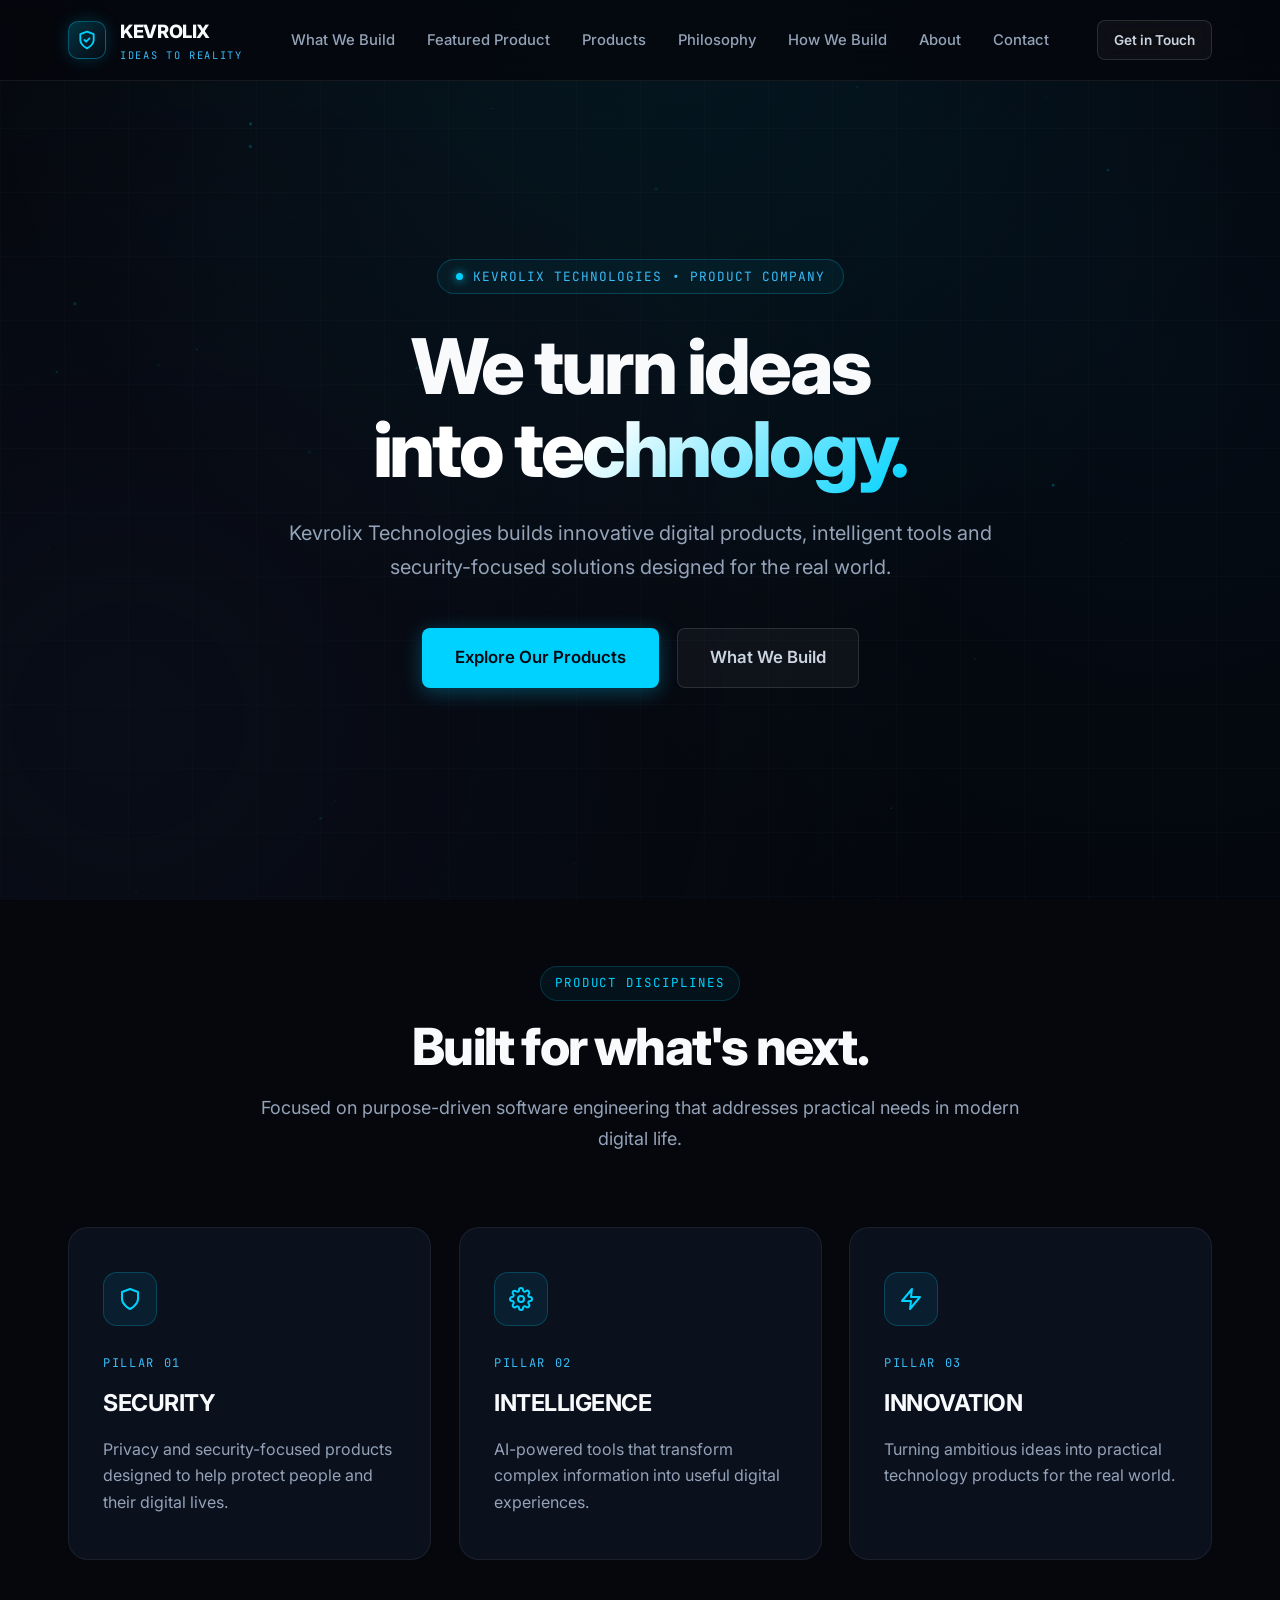
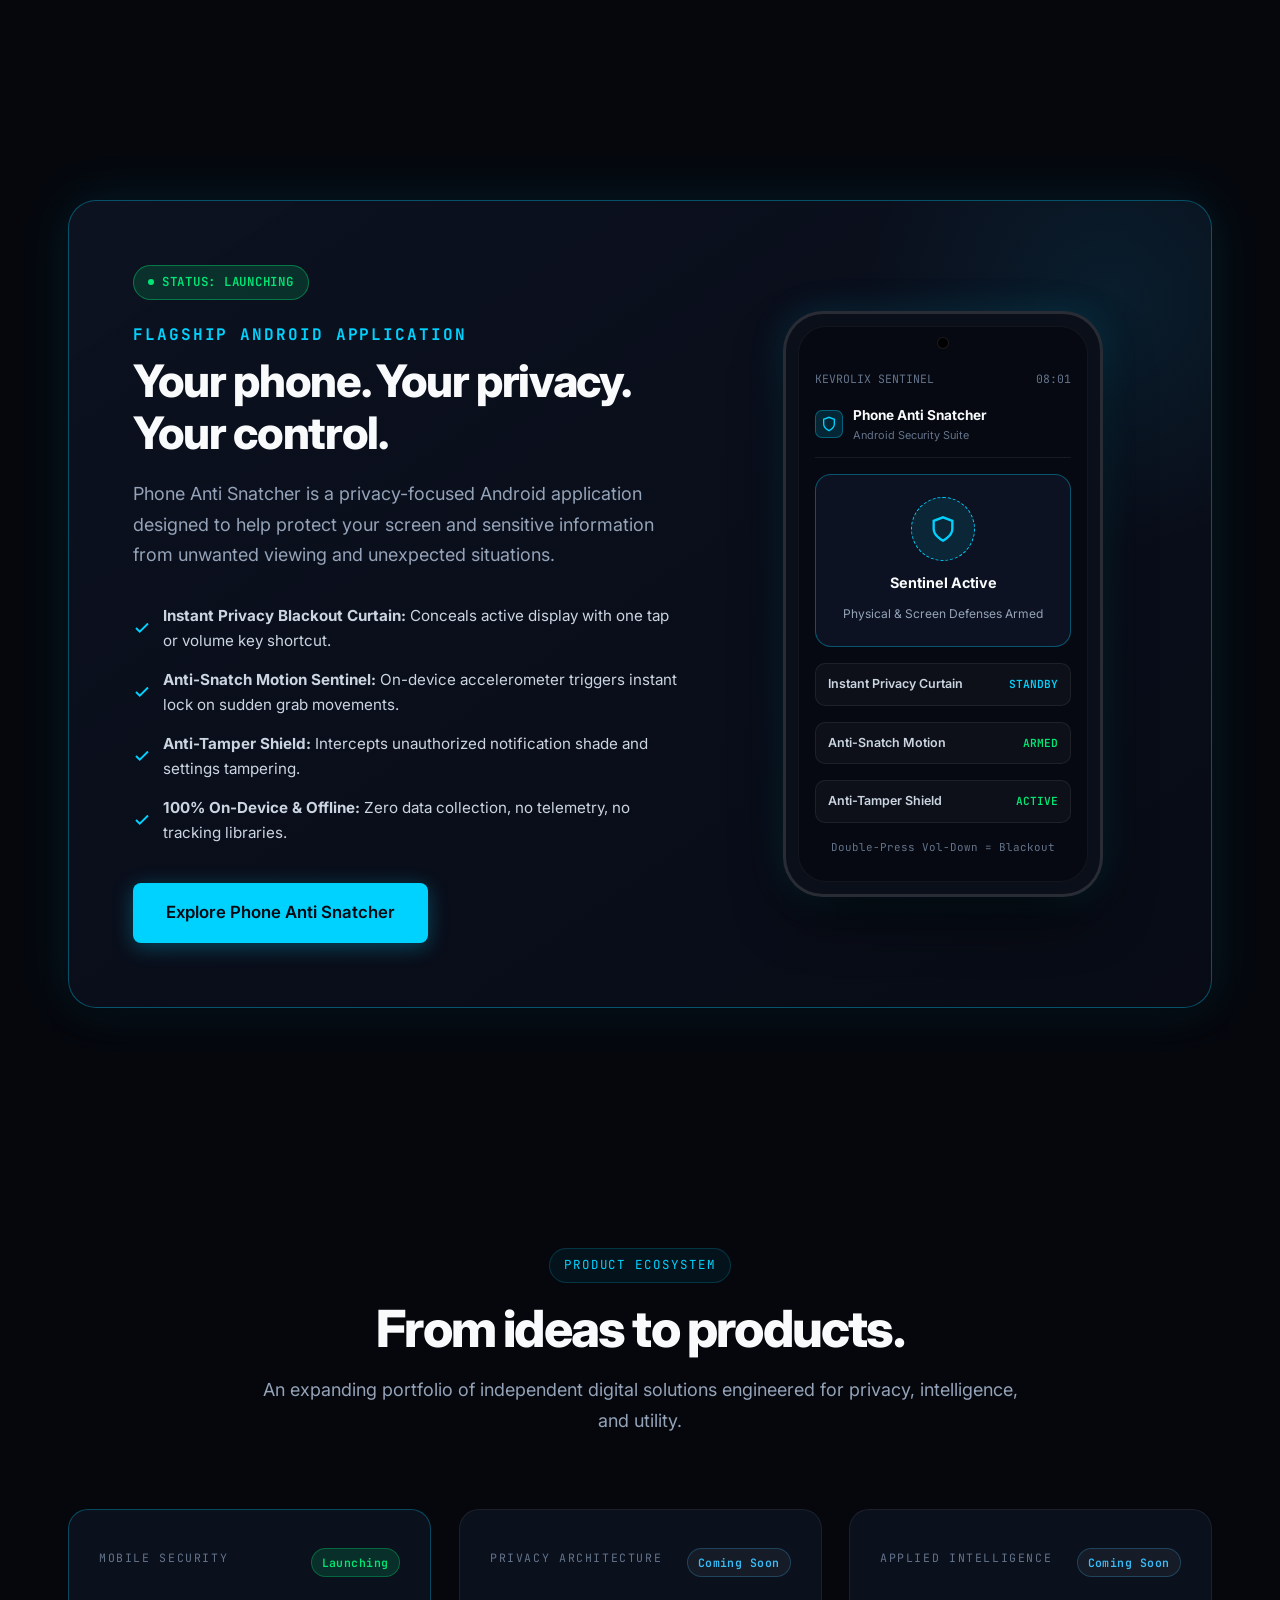
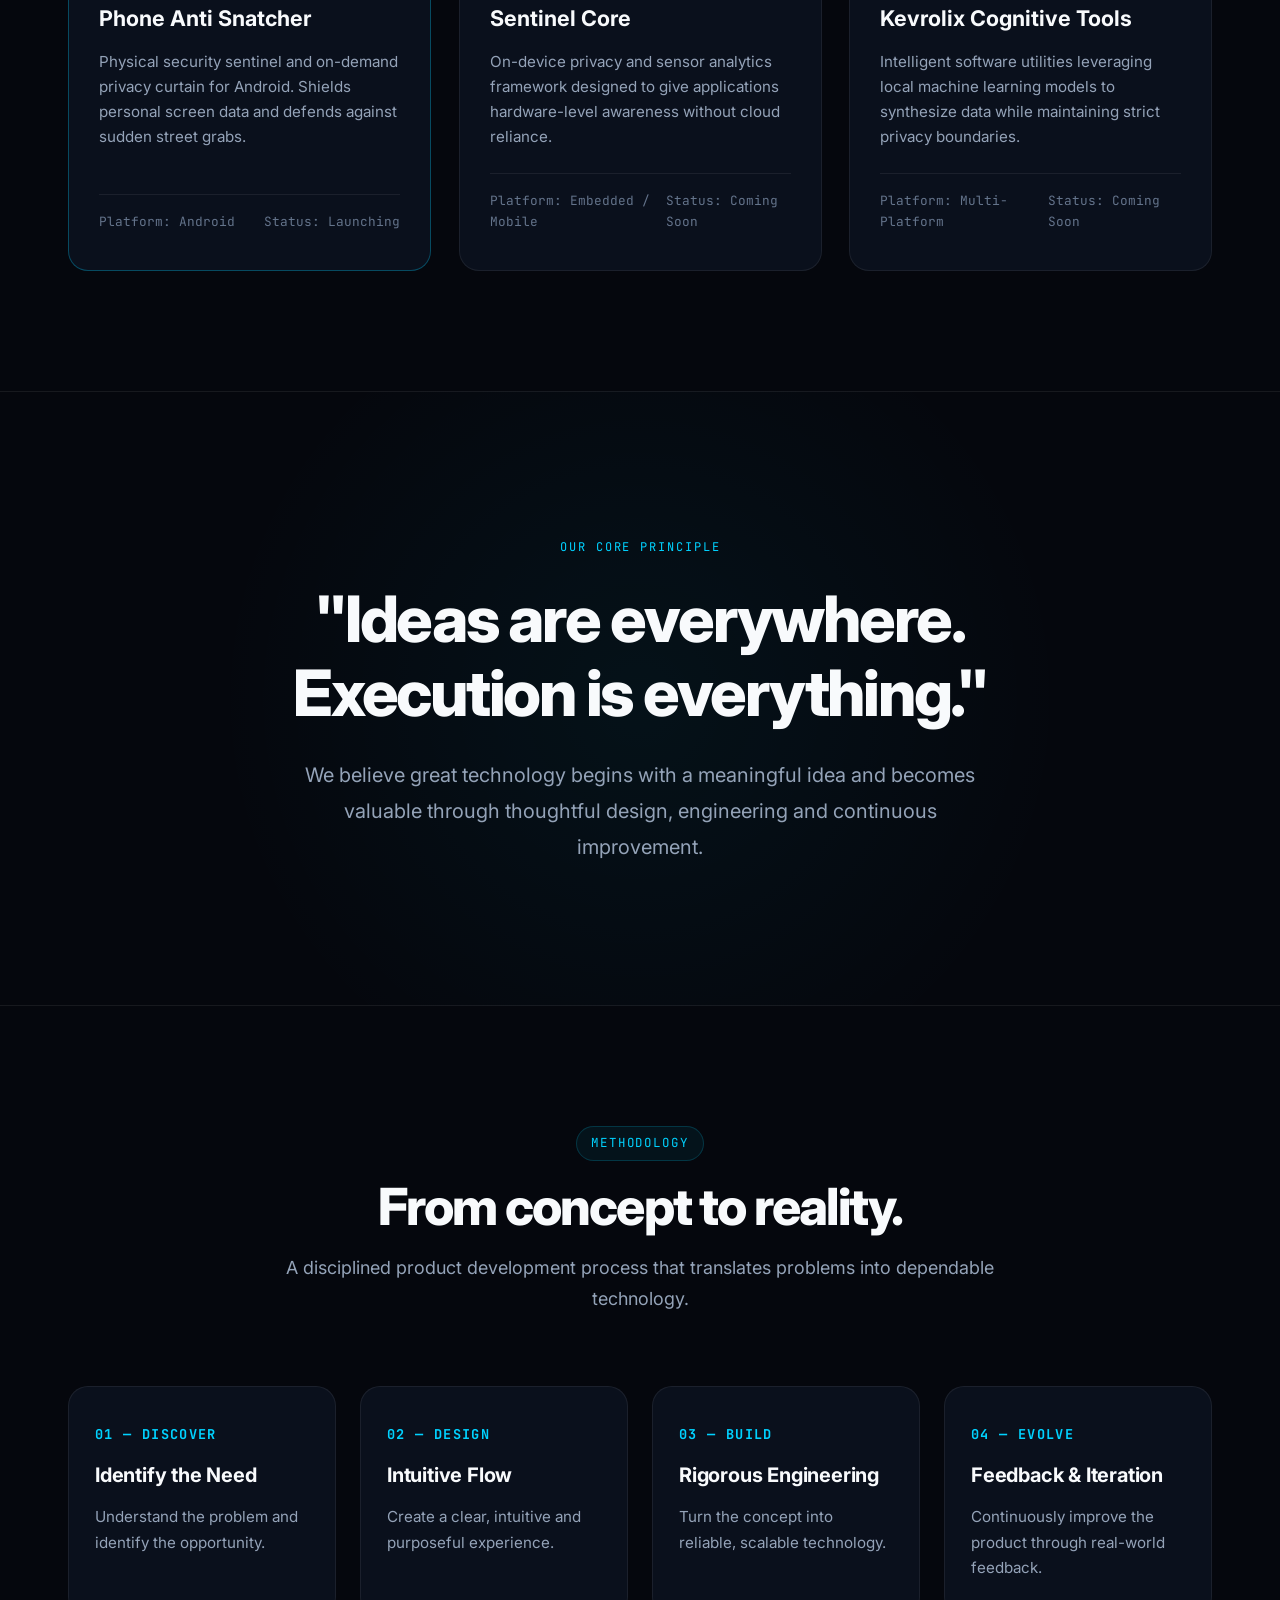
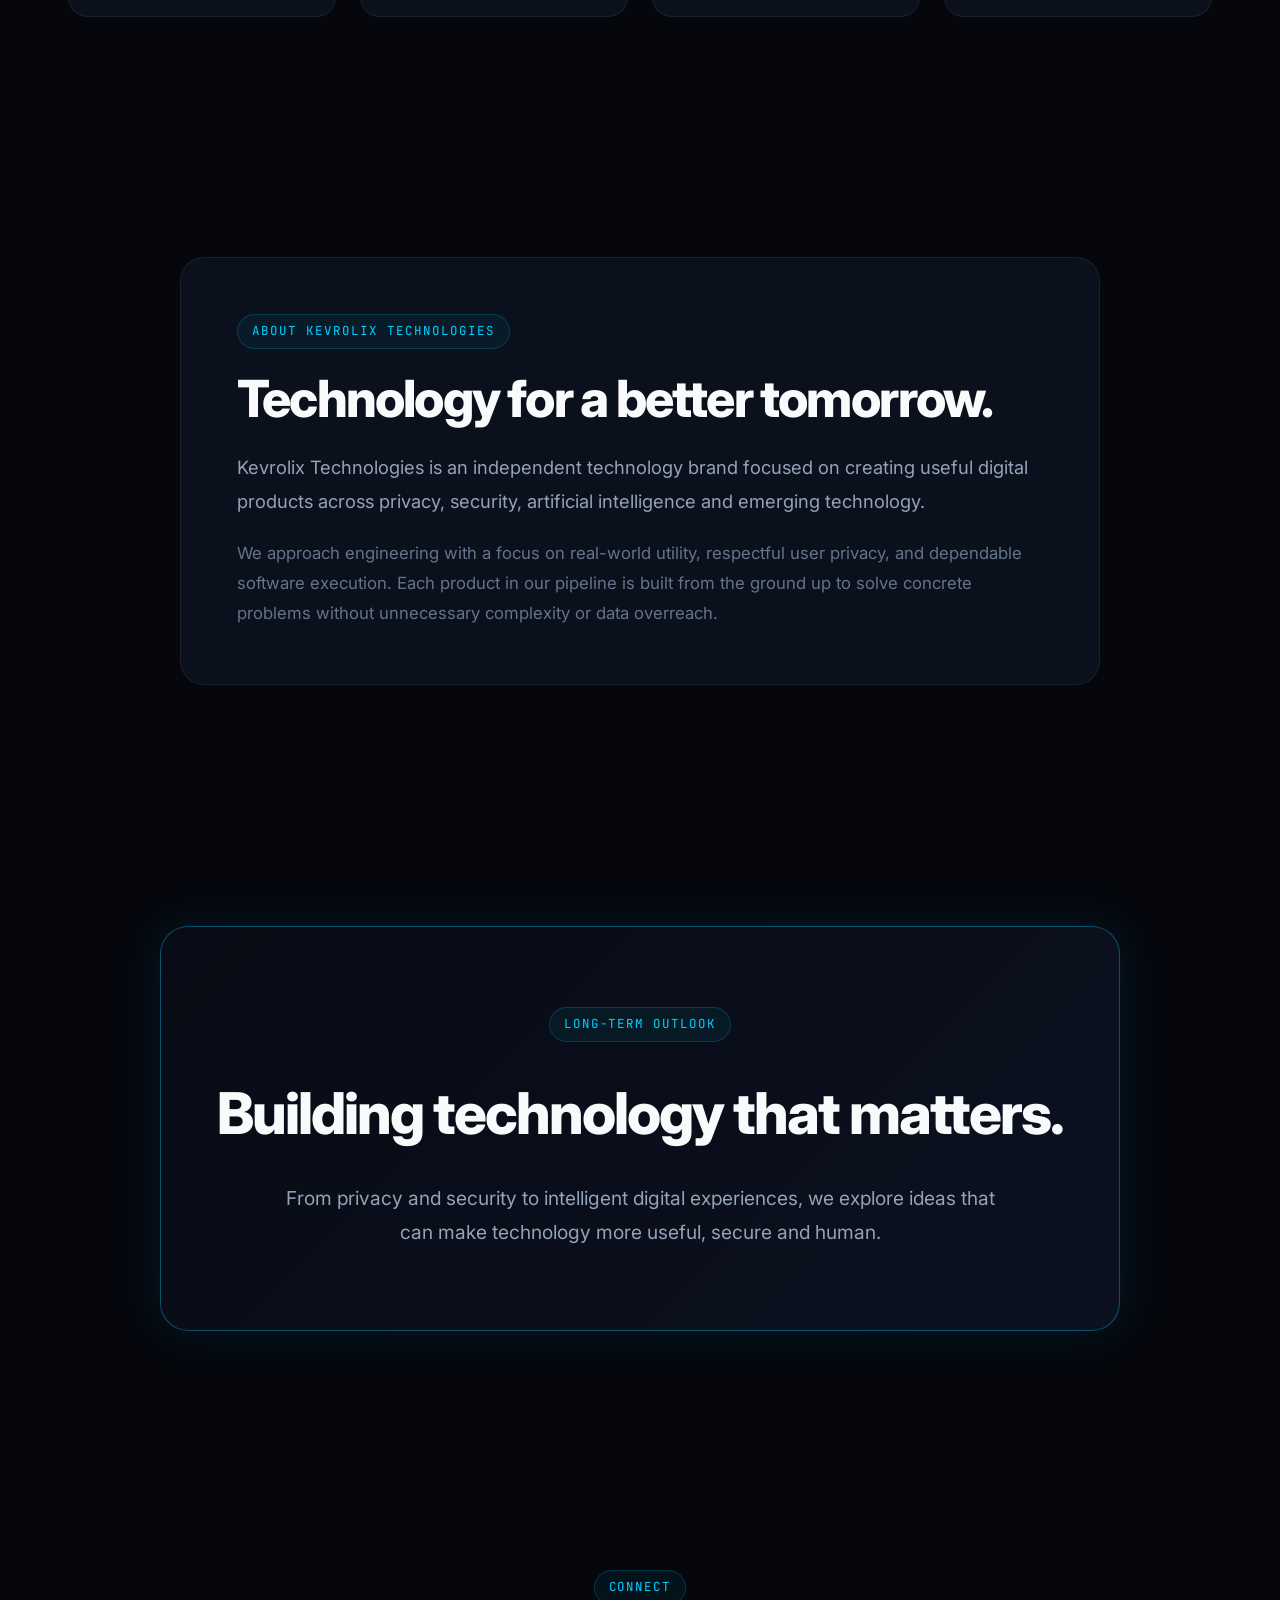
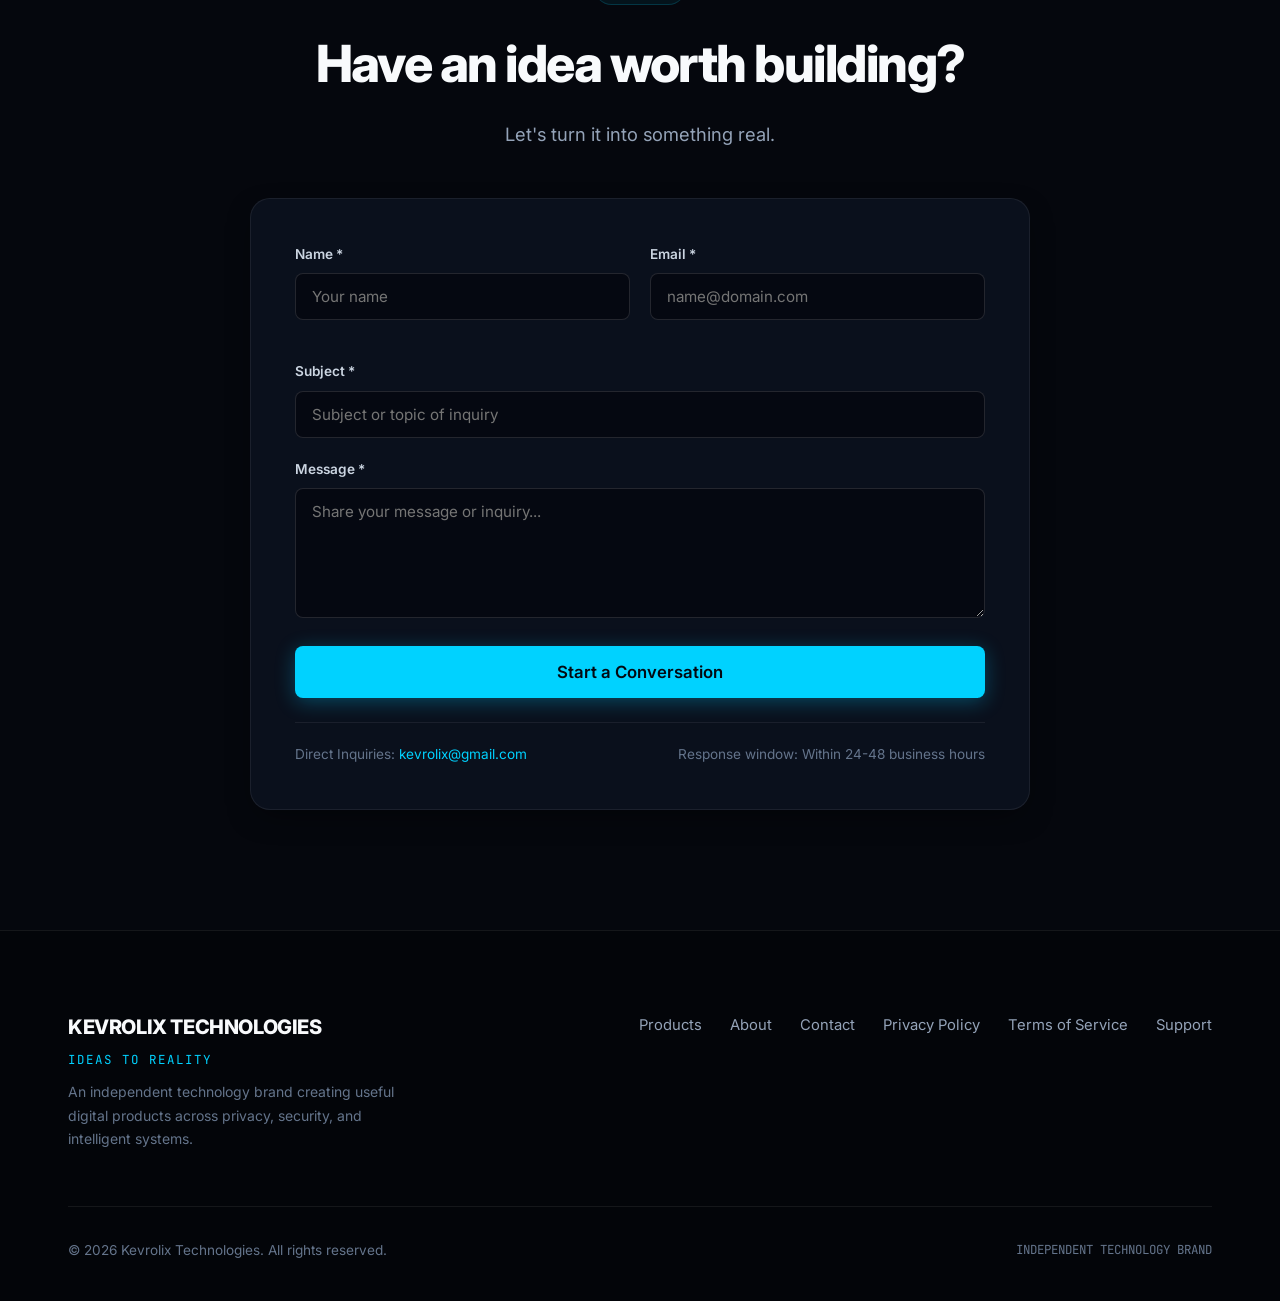
==== index.html @ 003dce40 "Add Kevrolix Technologies corporate website, privacy policy and vercel configuration" ====
<!DOCTYPE html>
<html lang="en">
<head>
  <meta charset="UTF-8">
  <meta http-equiv="refresh" content="0; url=website/index.html">
  <title>Kevrolix Technologies</title>
  <script>
    window.location.href = "website/index.html";
  </script>
</head>
<body style="background: #07080d; color: #f8fafc; font-family: sans-serif; display: flex; align-items: center; justify-content: center; height: 100vh; margin: 0;">
  <p>Navigating to <a href="website/index.html" style="color: #00f0ff;">Kevrolix Technologies Official Website</a>...</p>
</body>
</html>
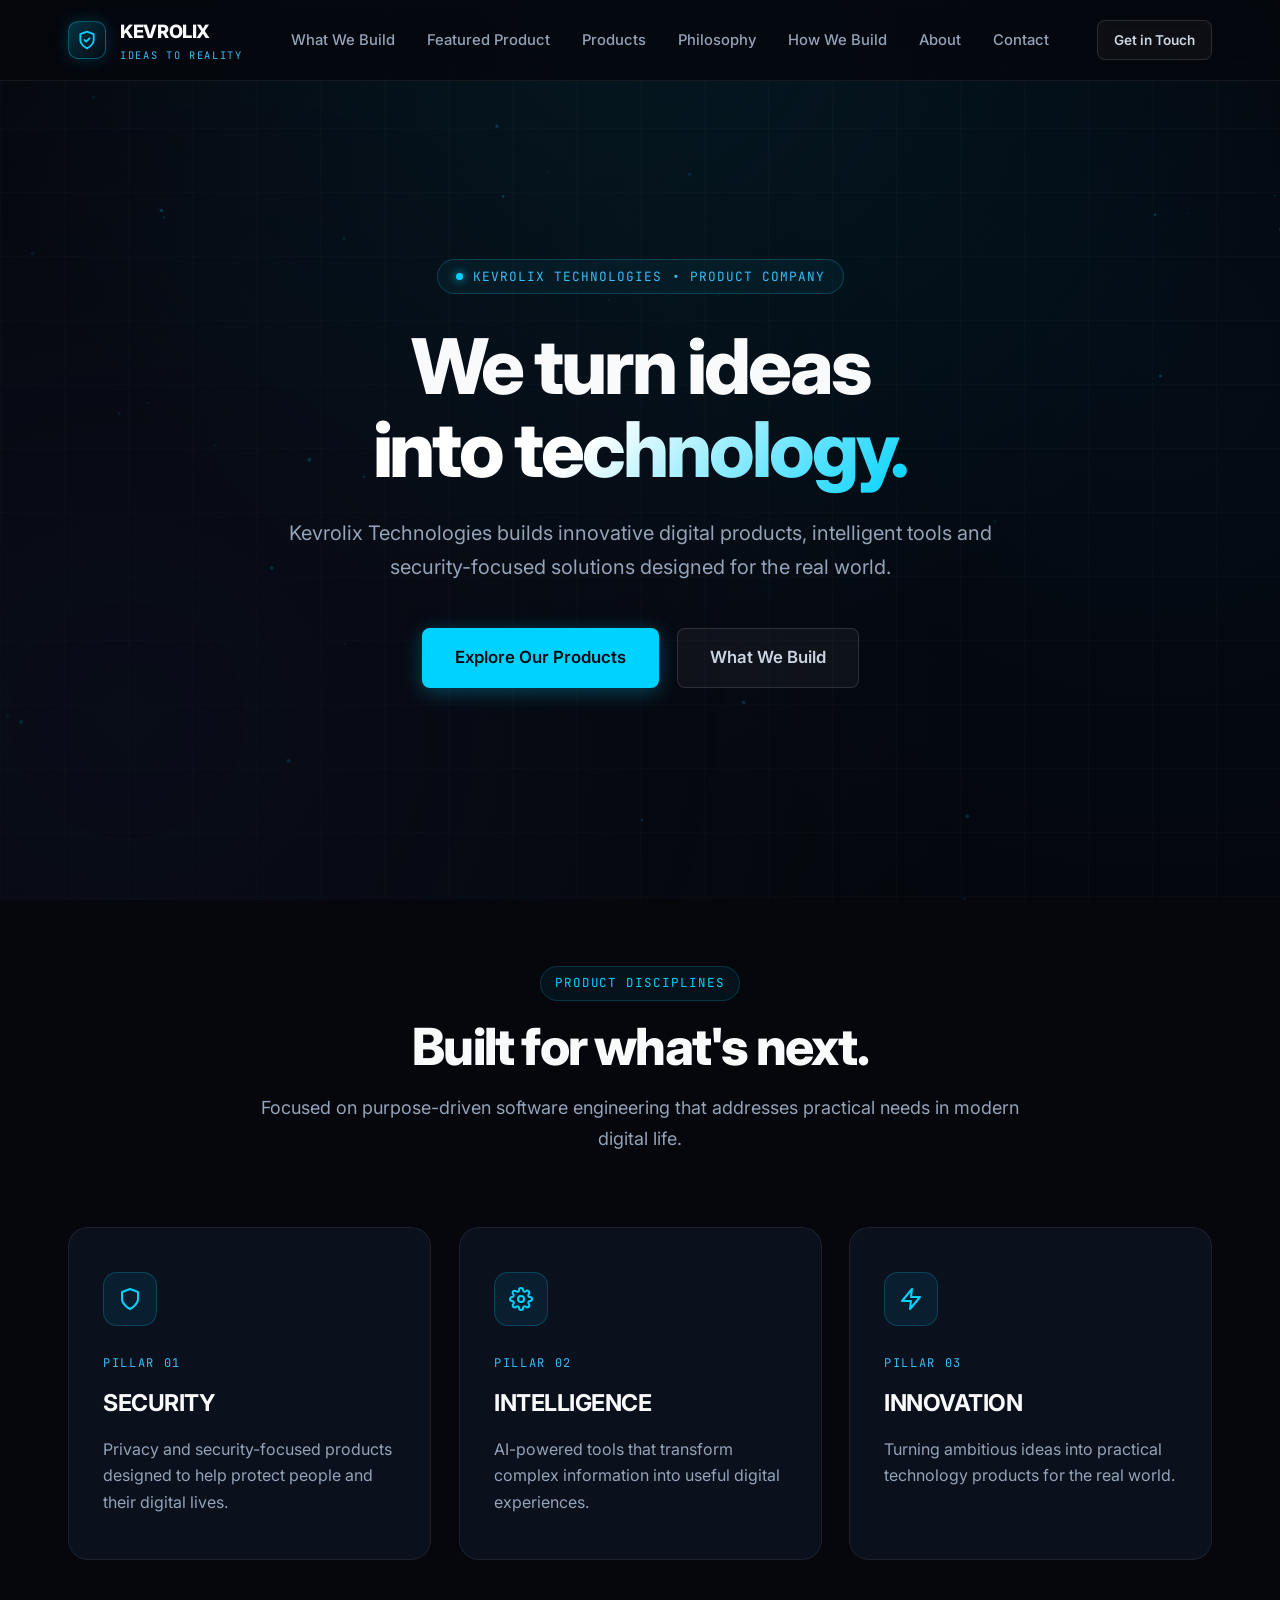
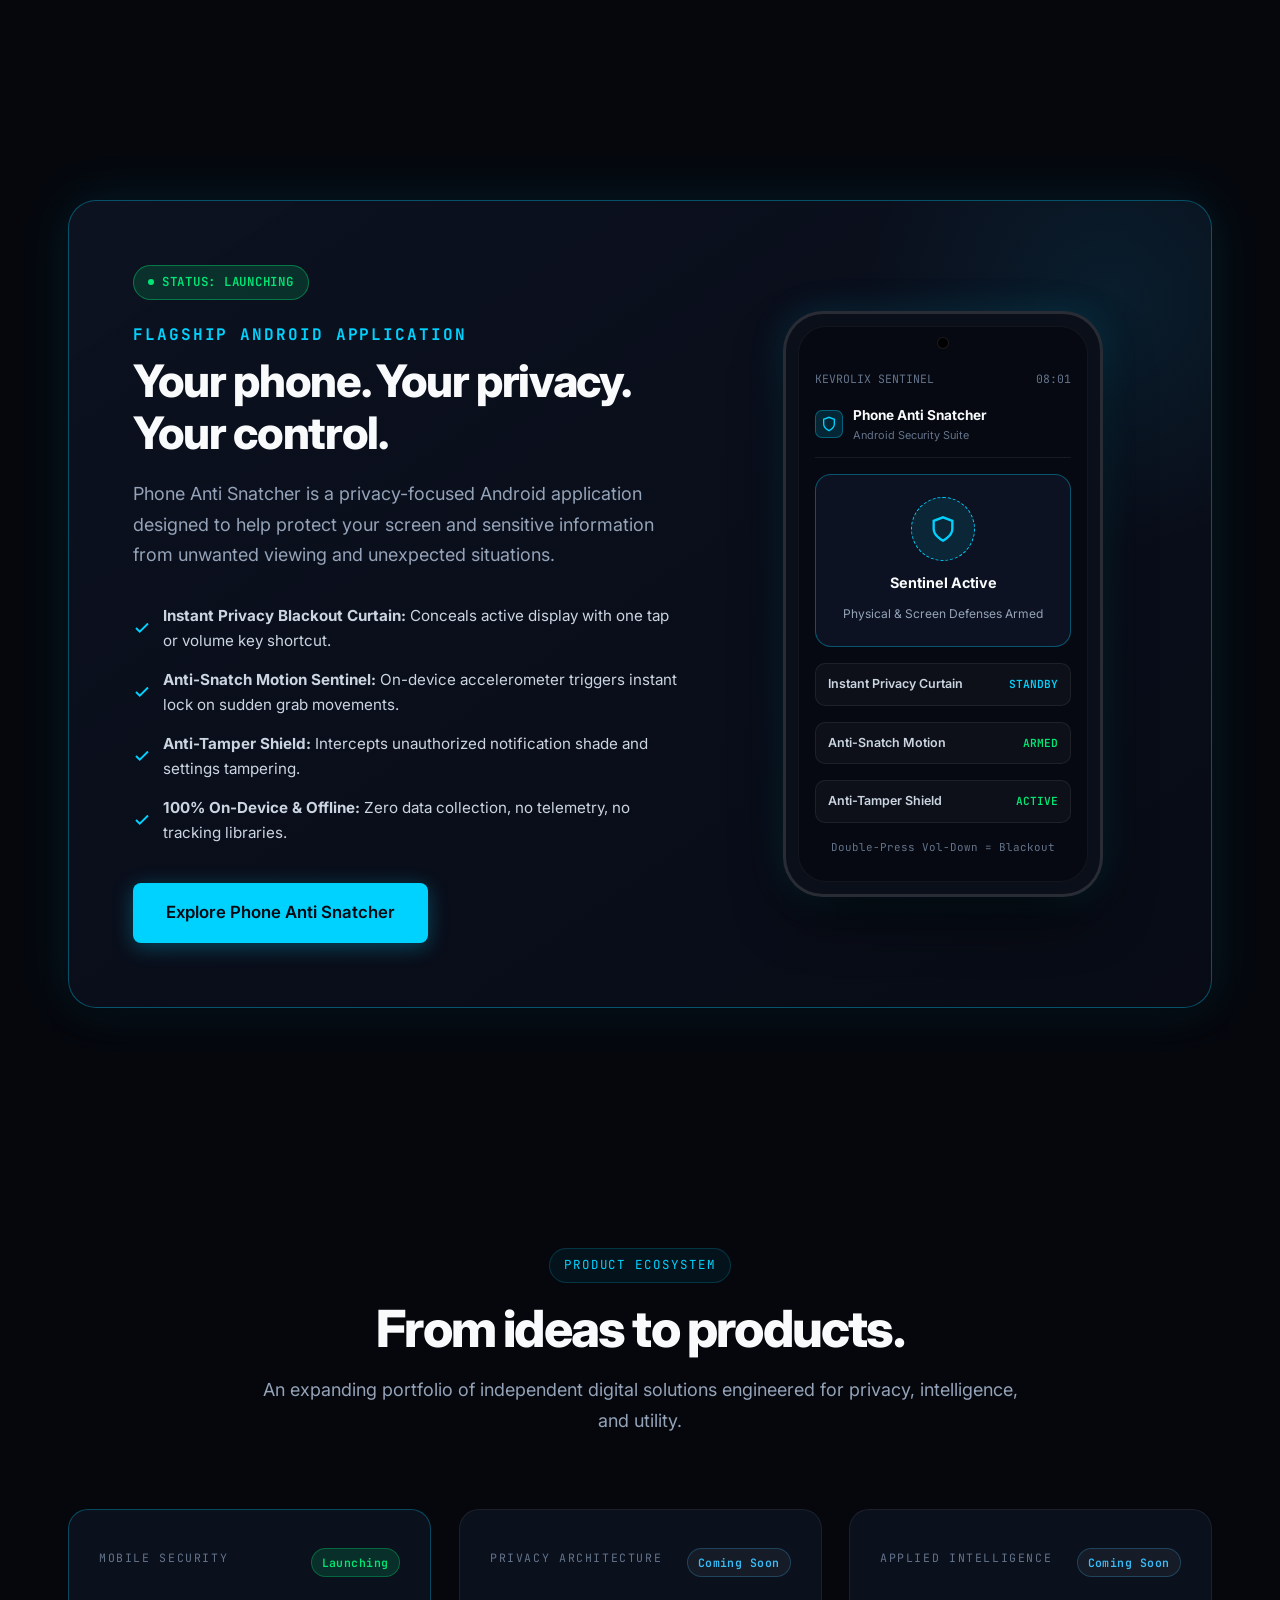
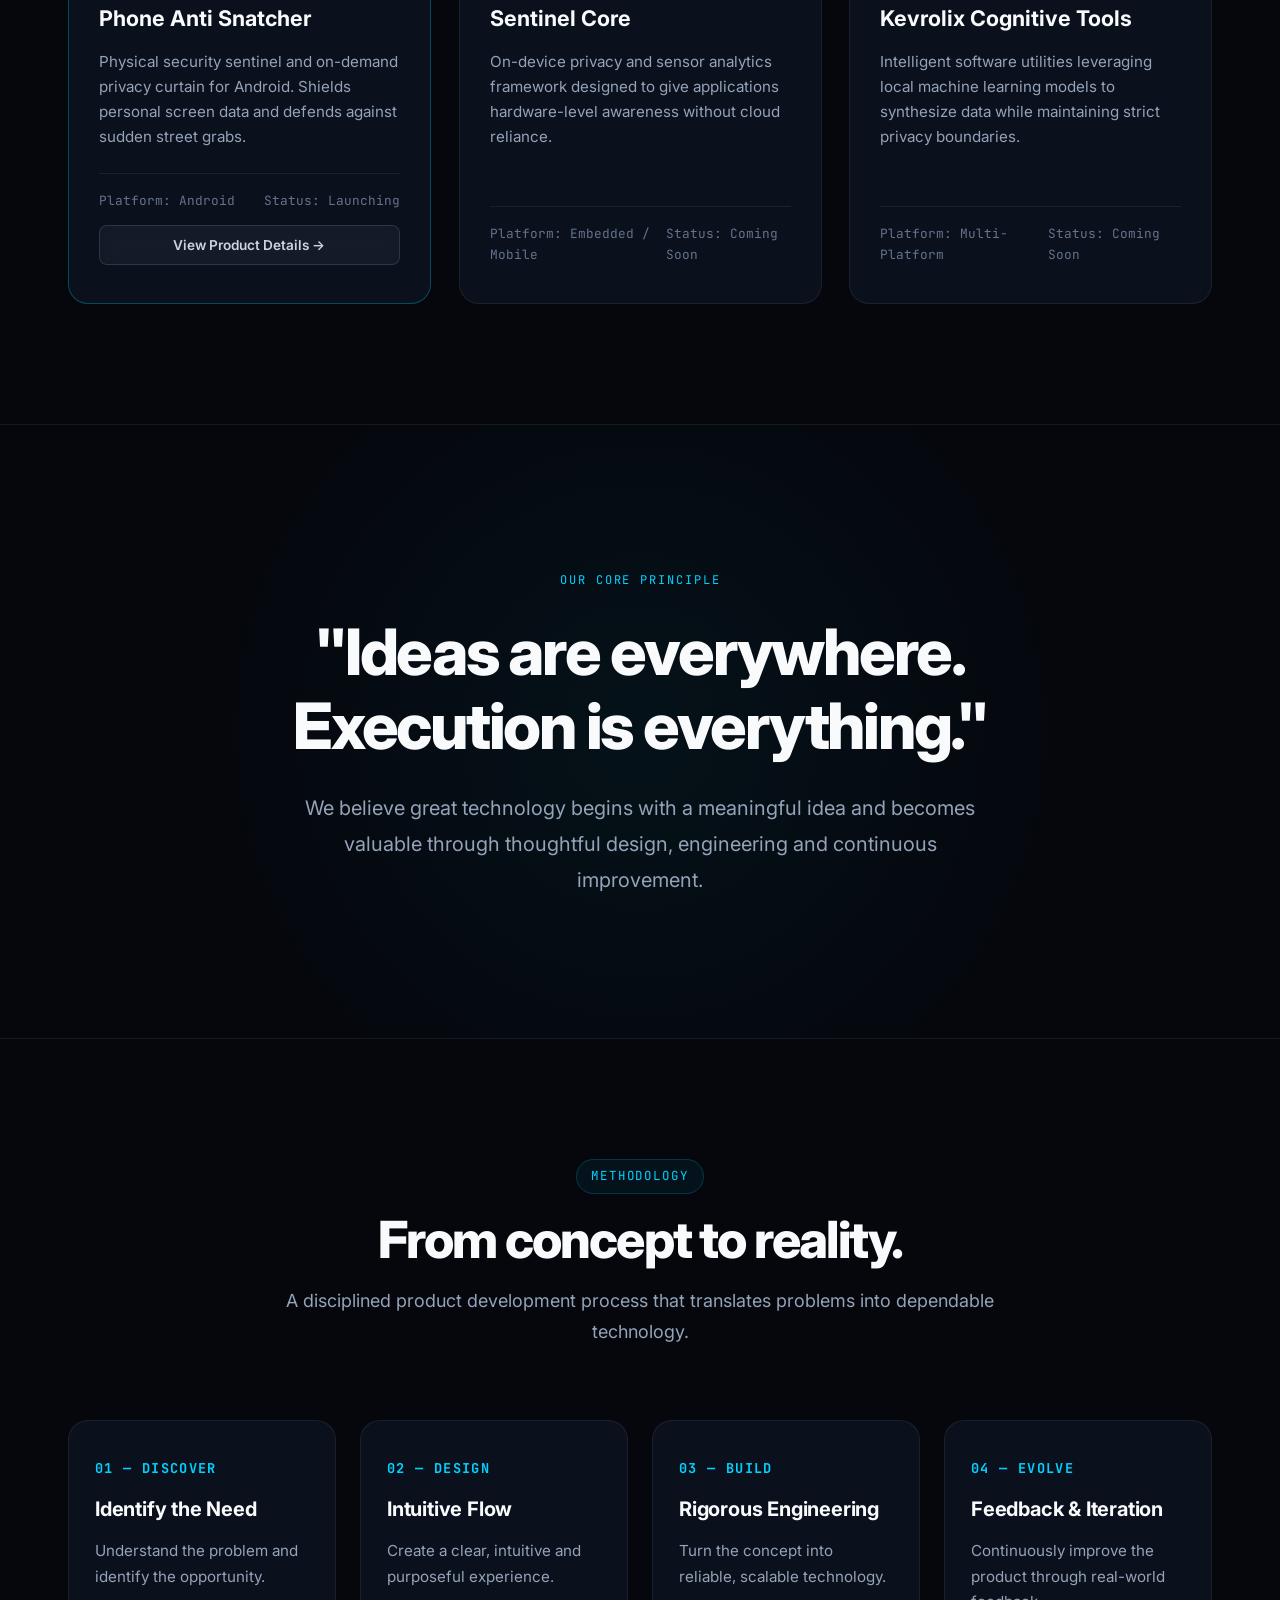
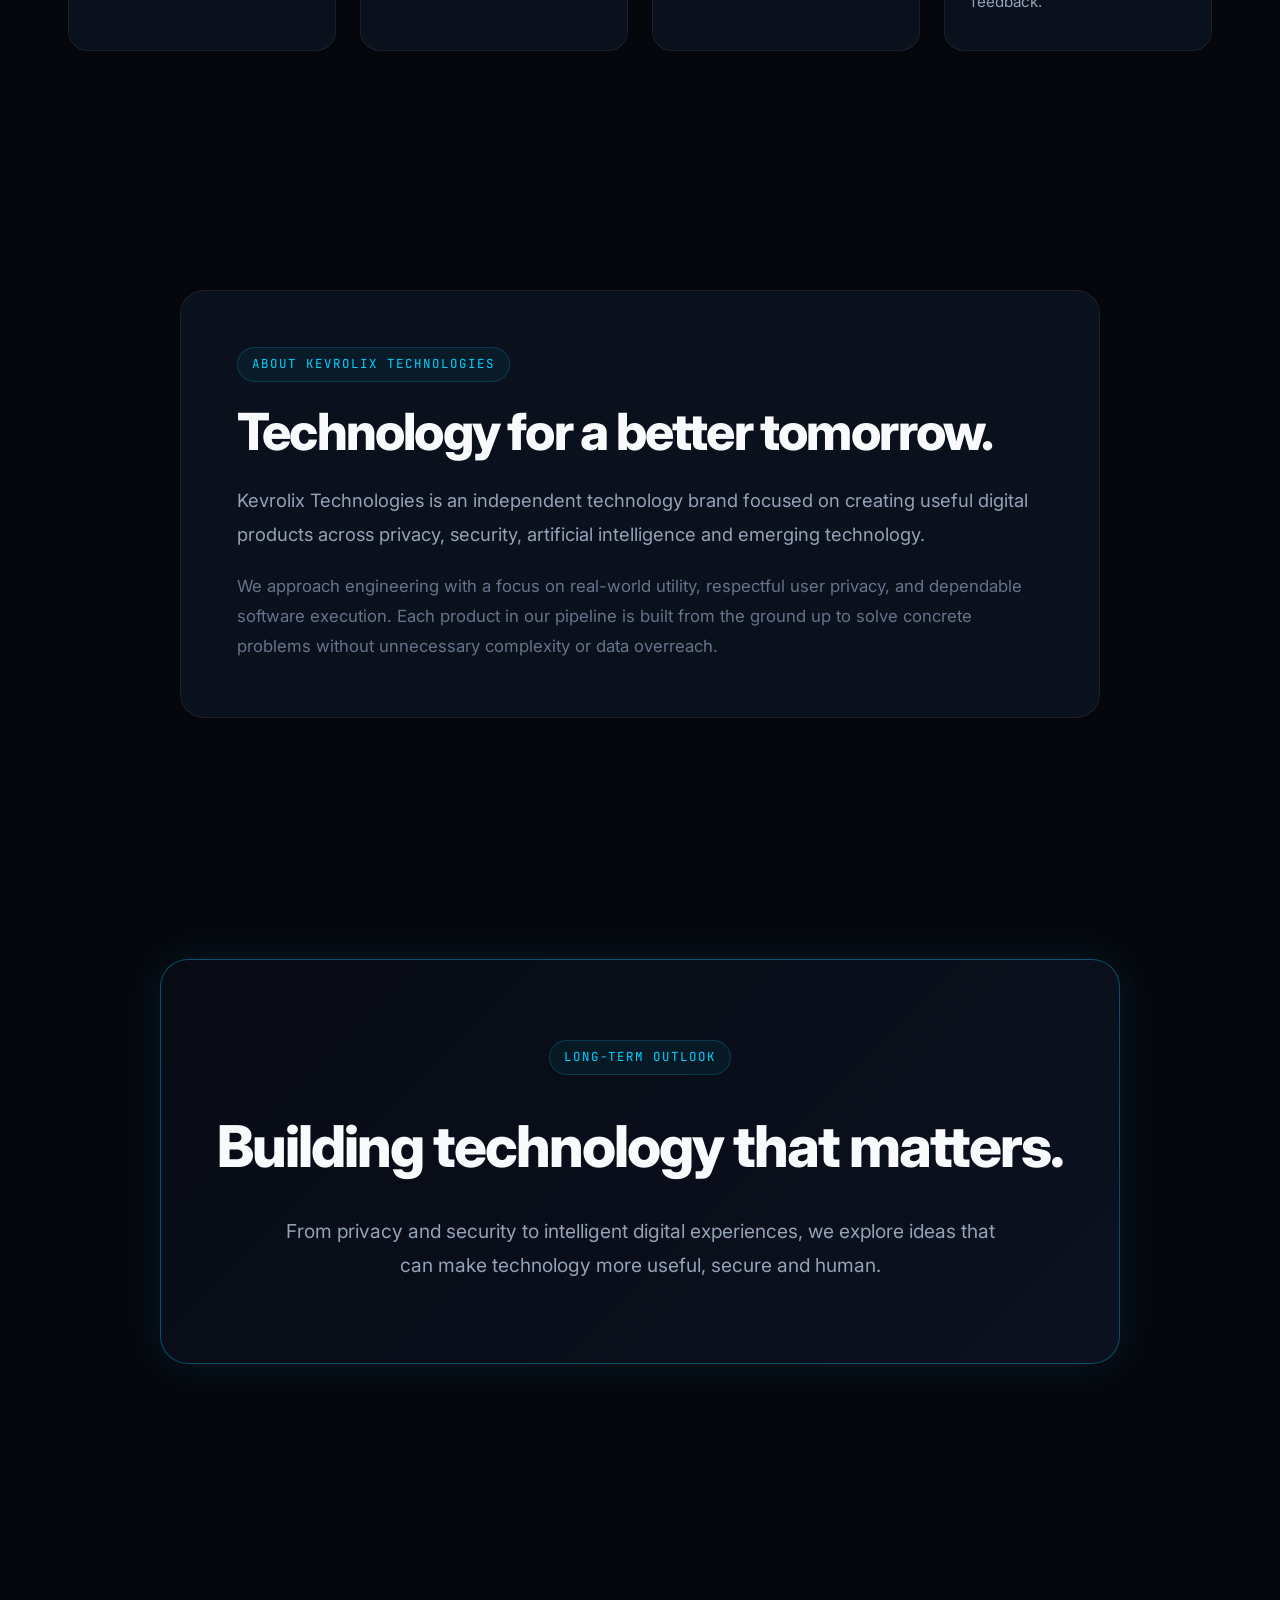
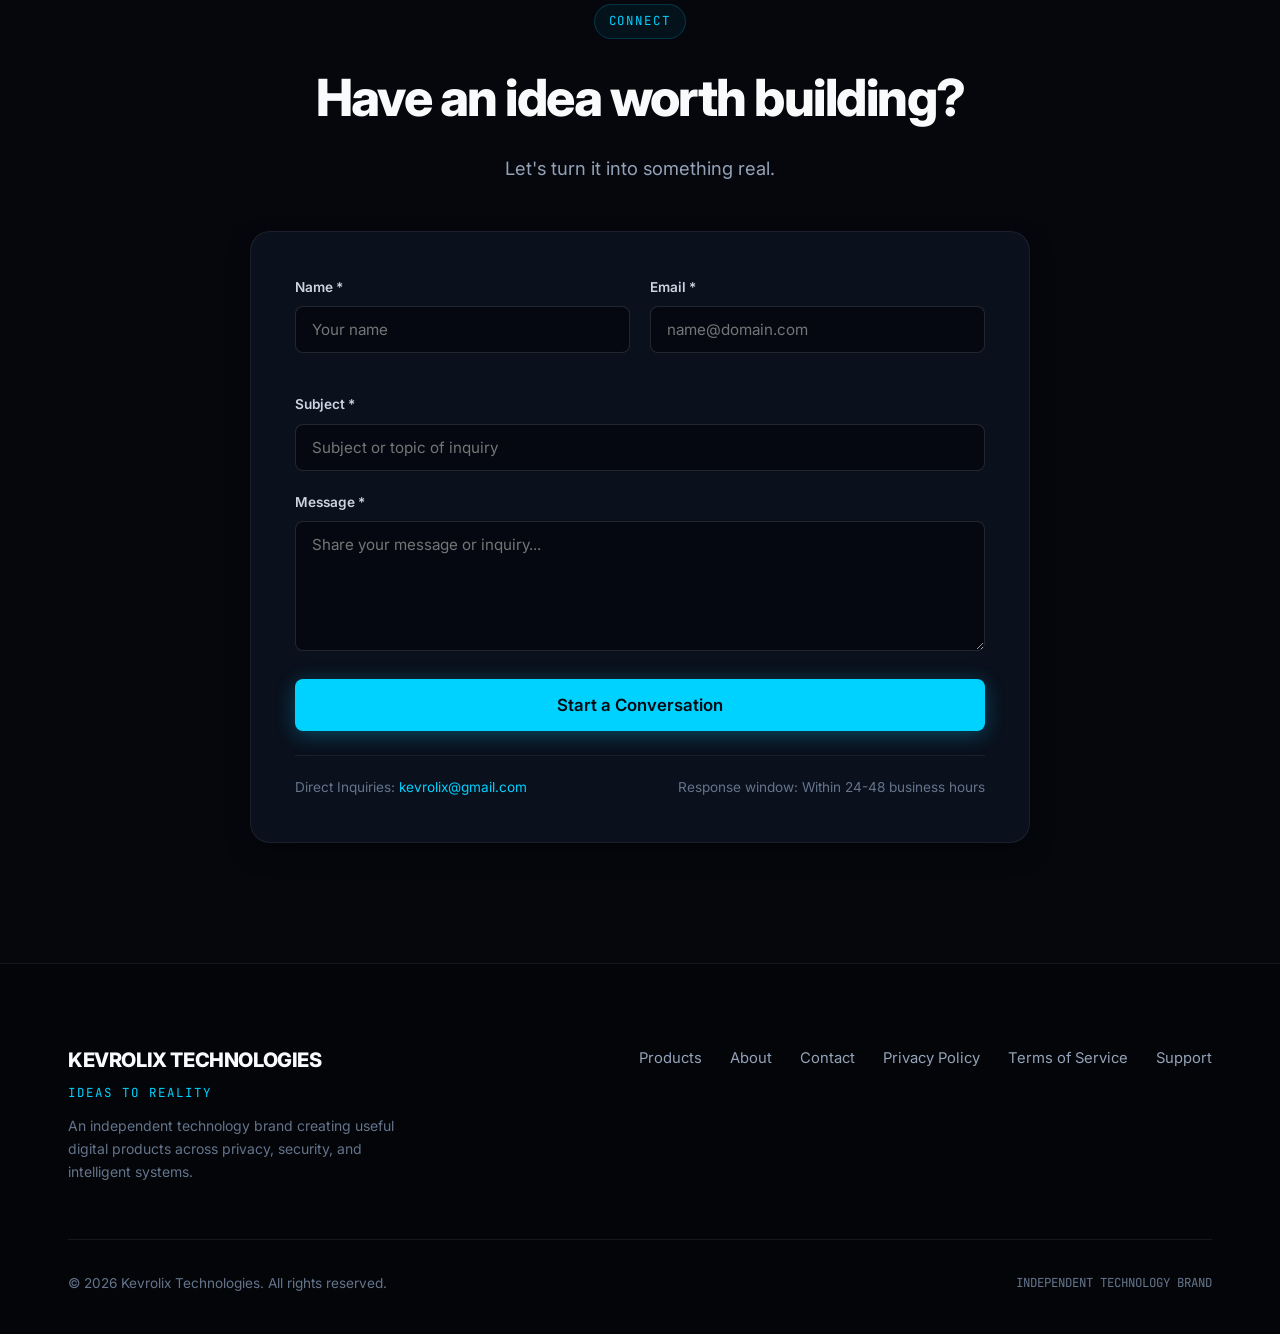
==== commit 961face6: "Deploy full website and clean routes directly to root for Vercel" ====
--- a/index.html
+++ b/index.html
@@ -2,13 +2,519 @@
 <html lang="en">
 <head>
   <meta charset="UTF-8">
-  <meta http-equiv="refresh" content="0; url=website/index.html">
-  <title>Kevrolix Technologies</title>
-  <script>
-    window.location.href = "website/index.html";
-  </script>
+  <meta name="viewport" content="width=device-width, initial-scale=1.0">
+  
+  <!-- Primary SEO Metadata -->
+  <title>Kevrolix Technologies — Ideas to Reality</title>
+  <meta name="description" content="Kevrolix Technologies is an independent technology brand focused on building practical digital products, privacy and security solutions, AI-powered tools, and innovative software products.">
+  <meta name="keywords" content="Kevrolix Technologies, Phone Anti Snatcher, privacy software, Android security, technology products, AI tools, independent software">
+  <meta name="author" content="Kevrolix Technologies">
+  <link rel="canonical" href="https://kevrolix.com/">
+
+  <!-- Open Graph / Facebook -->
+  <meta property="og:type" content="website">
+  <meta property="og:url" content="https://kevrolix.com/">
+  <meta property="og:title" content="Kevrolix Technologies — Ideas to Reality">
+  <meta property="og:description" content="Independent technology brand building practical digital products, privacy and security solutions, and intelligent software.">
+  <meta property="og:site_name" content="Kevrolix Technologies">
+
+  <!-- Twitter / X -->
+  <meta name="twitter:card" content="summary_large_image">
+  <meta name="twitter:title" content="Kevrolix Technologies — Ideas to Reality">
+  <meta name="twitter:description" content="Independent technology brand building practical digital products, privacy and security solutions, and intelligent software.">
+
+  <!-- Favicon (SVG) -->
+  <link rel="icon" type="image/svg+xml" href="data:image/svg+xml,<svg xmlns='http://www.w3.org/2000/svg' viewBox='0 0 24 24' fill='none' stroke='%2300d2ff' stroke-width='2' stroke-linecap='round' stroke-linejoin='round'><path d='M12 22s8-4 8-10V5l-8-3-8 3v7c0 6 8 10 8 10z'/><path d='m9 12 2 2 4-4'/></svg>">
+
+  <!-- Typography -->
+  <link rel="preconnect" href="https://fonts.googleapis.com">
+  <link rel="preconnect" href="https://fonts.gstatic.com" crossorigin>
+  <link href="https://fonts.googleapis.com/css2?family=Inter:wght@400;500;600;700;800&family=JetBrains+Mono:wght@400;500;600&display=swap" rel="stylesheet">
+
+  <link rel="stylesheet" href="style.css">
 </head>
-<body style="background: #07080d; color: #f8fafc; font-family: sans-serif; display: flex; align-items: center; justify-content: center; height: 100vh; margin: 0;">
-  <p>Navigating to <a href="website/index.html" style="color: #00f0ff;">Kevrolix Technologies Official Website</a>...</p>
+<body>
+  <!-- Ambient Background Canvas & Atmospheric Overlays -->
+  <canvas id="ambient-canvas"></canvas>
+  <div class="bg-grid-overlay"></div>
+  <div class="bg-vignette"></div>
+
+  <!-- Header & Navigation -->
+  <header class="site-header" id="header">
+    <div class="container nav-container">
+      <a href="#hero" class="brand-wrap" aria-label="Kevrolix Technologies Home">
+        <div class="brand-mark">
+          <svg width="20" height="20" viewBox="0 0 24 24" fill="none" stroke="currentColor" stroke-width="2.2" stroke-linecap="round" stroke-linejoin="round">
+            <path d="M12 22s8-4 8-10V5l-8-3-8 3v7c0 6 8 10 8 10z"/>
+            <path d="m9 12 2 2 4-4"/>
+          </svg>
+        </div>
+        <div class="brand-identity">
+          <span class="brand-name">KEVROLIX</span>
+          <span class="brand-tagline">Ideas to Reality</span>
+        </div>
+      </a>
+
+      <nav class="nav-menu" id="nav-menu">
+        <a href="#what-we-build" class="nav-link">What We Build</a>
+        <a href="#featured-product" class="nav-link">Featured Product</a>
+        <a href="#ecosystem" class="nav-link">Products</a>
+        <a href="#philosophy" class="nav-link">Philosophy</a>
+        <a href="#how-we-build" class="nav-link">How We Build</a>
+        <a href="#about" class="nav-link">About</a>
+        <a href="#contact" class="nav-link">Contact</a>
+      </nav>
+
+      <div class="nav-cta-group">
+        <a href="#contact" class="btn btn-secondary btn-sm">Get in Touch</a>
+        <button class="mobile-toggle" id="mobile-toggle" aria-label="Open Navigation Menu">
+          <svg width="24" height="24" viewBox="0 0 24 24" fill="none" stroke="currentColor" stroke-width="2" stroke-linecap="round" stroke-linejoin="round">
+            <line x1="3" y1="12" x2="21" y2="12"></line>
+            <line x1="3" y1="6" x2="21" y2="6"></line>
+            <line x1="3" y1="18" x2="21" y2="18"></line>
+          </svg>
+        </button>
+      </div>
+    </div>
+  </header>
+
+  <main>
+    <!-- 1. HERO SECTION -->
+    <section class="hero-section" id="hero">
+      <div class="container hero-inner">
+        <div class="hero-pill reveal-on-scroll">
+          <span class="hero-pill-dot"></span>
+          <span>KEVROLIX TECHNOLOGIES &bull; PRODUCT COMPANY</span>
+        </div>
+
+        <h1 class="hero-headline reveal-on-scroll">
+          We turn ideas <br>
+          <span class="hero-headline-highlight">into technology.</span>
+        </h1>
+
+        <p class="hero-supporting-text reveal-on-scroll">
+          Kevrolix Technologies builds innovative digital products, intelligent tools and security-focused solutions designed for the real world.
+        </p>
+
+        <div class="hero-btn-row reveal-on-scroll">
+          <a href="#featured-product" class="btn btn-primary btn-lg">Explore Our Products</a>
+          <a href="#what-we-build" class="btn btn-secondary btn-lg">What We Build</a>
+        </div>
+      </div>
+    </section>
+
+    <!-- 2. WHAT WE BUILD -->
+    <section class="section" id="what-we-build">
+      <div class="container">
+        <div class="section-head reveal-on-scroll">
+          <span class="section-eyebrow">Product Disciplines</span>
+          <h2 class="section-title">Built for what's next.</h2>
+          <p class="section-subtitle">
+            Focused on purpose-driven software engineering that addresses practical needs in modern digital life.
+          </p>
+        </div>
+
+        <div class="feature-blocks-grid">
+          <!-- Block 1: Security -->
+          <div class="feature-block-card reveal-on-scroll">
+            <div class="feature-icon-wrapper">
+              <svg width="24" height="24" viewBox="0 0 24 24" fill="none" stroke="currentColor" stroke-width="2" stroke-linecap="round" stroke-linejoin="round">
+                <path d="M12 22s8-4 8-10V5l-8-3-8 3v7c0 6 8 10 8 10z"/>
+              </svg>
+            </div>
+            <div class="feature-block-label">Pillar 01</div>
+            <h3 class="feature-block-title">SECURITY</h3>
+            <p class="feature-block-description">
+              Privacy and security-focused products designed to help protect people and their digital lives.
+            </p>
+          </div>
+
+          <!-- Block 2: Intelligence -->
+          <div class="feature-block-card reveal-on-scroll">
+            <div class="feature-icon-wrapper">
+              <svg width="24" height="24" viewBox="0 0 24 24" fill="none" stroke="currentColor" stroke-width="2" stroke-linecap="round" stroke-linejoin="round">
+                <circle cx="12" cy="12" r="3"/>
+                <path d="M19.4 15a1.65 1.65 0 0 0 .33 1.82l.06.06a2 2 0 0 1 0 2.83 2 2 0 0 1-2.83 0l-.06-.06a1.65 1.65 0 0 0-1.82-.33 1.65 1.65 0 0 0-1 1.51V21a2 2 0 0 1-2 2 2 2 0 0 1-2-2v-.09A1.65 1.65 0 0 0 9 19.4a1.65 1.65 0 0 0-1.82.33l-.06.06a2 2 0 0 1-2.83 0 2 2 0 0 1 0-2.83l.06-.06a1.65 1.65 0 0 0 .33-1.82 1.65 1.65 0 0 0-1.51-1H3a2 2 0 0 1-2-2 2 2 0 0 1 2-2h.09A1.65 1.65 0 0 0 4.6 9a1.65 1.65 0 0 0-.33-1.82l-.06-.06a2 2 0 0 1 0-2.83 2 2 0 0 1 2.83 0l.06.06a1.65 1.65 0 0 0 1.82.33H9a1.65 1.65 0 0 0 1-1.51V3a2 2 0 0 1 2-2 2 2 0 0 1 2 2v.09a1.65 1.65 0 0 0 1 1.51 1.65 1.65 0 0 0 1.82-.33l.06-.06a2 2 0 0 1 2.83 0 2 2 0 0 1 0 2.83l-.06.06a1.65 1.65 0 0 0-.33 1.82V9a1.65 1.65 0 0 0 1.51 1H21a2 2 0 0 1 2 2 2 2 0 0 1-2 2h-.09a1.65 1.65 0 0 0-1.51 1z"/>
+              </svg>
+            </div>
+            <div class="feature-block-label">Pillar 02</div>
+            <h3 class="feature-block-title">INTELLIGENCE</h3>
+            <p class="feature-block-description">
+              AI-powered tools that transform complex information into useful digital experiences.
+            </p>
+          </div>
+
+          <!-- Block 3: Innovation -->
+          <div class="feature-block-card reveal-on-scroll">
+            <div class="feature-icon-wrapper">
+              <svg width="24" height="24" viewBox="0 0 24 24" fill="none" stroke="currentColor" stroke-width="2" stroke-linecap="round" stroke-linejoin="round">
+                <polygon points="13 2 3 14 12 14 11 22 21 10 12 10 13 2"/>
+              </svg>
+            </div>
+            <div class="feature-block-label">Pillar 03</div>
+            <h3 class="feature-block-title">INNOVATION</h3>
+            <p class="feature-block-description">
+              Turning ambitious ideas into practical technology products for the real world.
+            </p>
+          </div>
+        </div>
+      </div>
+    </section>
+
+    <!-- 3. FEATURED PRODUCT: Phone Anti Snatcher -->
+    <section class="section" id="featured-product">
+      <div class="container">
+        <div class="featured-product-card reveal-on-scroll">
+          <div class="featured-product-grid">
+            <!-- Product Information -->
+            <div>
+              <div class="product-status-tag">
+                <span class="status-dot"></span>
+                <span>STATUS: LAUNCHING</span>
+              </div>
+              <div class="product-display-name">Flagship Android Application</div>
+              <h2 class="product-headline">Your phone. Your privacy. Your control.</h2>
+              <p class="product-description">
+                Phone Anti Snatcher is a privacy-focused Android application designed to help protect your screen and sensitive information from unwanted viewing and unexpected situations.
+              </p>
+
+              <div class="product-pillars-list">
+                <div class="product-pillar-item">
+                  <svg class="pillar-check-icon" width="18" height="18" viewBox="0 0 24 24" fill="none" stroke="currentColor" stroke-width="2.5"><polyline points="20 6 9 17 4 12"/></svg>
+                  <span><strong>Instant Privacy Blackout Curtain:</strong> Conceals active display with one tap or volume key shortcut.</span>
+                </div>
+                <div class="product-pillar-item">
+                  <svg class="pillar-check-icon" width="18" height="18" viewBox="0 0 24 24" fill="none" stroke="currentColor" stroke-width="2.5"><polyline points="20 6 9 17 4 12"/></svg>
+                  <span><strong>Anti-Snatch Motion Sentinel:</strong> On-device accelerometer triggers instant lock on sudden grab movements.</span>
+                </div>
+                <div class="product-pillar-item">
+                  <svg class="pillar-check-icon" width="18" height="18" viewBox="0 0 24 24" fill="none" stroke="currentColor" stroke-width="2.5"><polyline points="20 6 9 17 4 12"/></svg>
+                  <span><strong>Anti-Tamper Shield:</strong> Intercepts unauthorized notification shade and settings tampering.</span>
+                </div>
+                <div class="product-pillar-item">
+                  <svg class="pillar-check-icon" width="18" height="18" viewBox="0 0 24 24" fill="none" stroke="currentColor" stroke-width="2.5"><polyline points="20 6 9 17 4 12"/></svg>
+                  <span><strong>100% On-Device & Offline:</strong> Zero data collection, no telemetry, no tracking libraries.</span>
+                </div>
+              </div>
+
+              <div>
+                <a href="phone-anti-snatcher.html" class="btn btn-primary btn-lg">
+                  Explore Phone Anti Snatcher
+                </a>
+              </div>
+            </div>
+
+            <!-- Premium Android Device Mockup -->
+            <div class="phone-mockup-wrap">
+              <div class="android-phone-chassis">
+                <div class="phone-screen">
+                  <div class="phone-punchhole"></div>
+                  <div class="phone-status-bar">
+                    <span>KEVROLIX SENTINEL</span>
+                    <span id="phone-clock">09:41</span>
+                  </div>
+
+                  <div class="phone-app-header">
+                    <div class="phone-app-icon">
+                      <svg width="16" height="16" viewBox="0 0 24 24" fill="none" stroke="currentColor" stroke-width="2"><path d="M12 22s8-4 8-10V5l-8-3-8 3v7c0 6 8 10 8 10z"/></svg>
+                    </div>
+                    <div>
+                      <div class="phone-app-name">Phone Anti Snatcher</div>
+                      <div style="font-size: 0.68rem; color: var(--text-muted);">Android Security Suite</div>
+                    </div>
+                  </div>
+
+                  <div class="phone-shield-card">
+                    <div class="shield-state-graphic">
+                      <svg width="28" height="28" viewBox="0 0 24 24" fill="none" stroke="currentColor" stroke-width="2"><path d="M12 22s8-4 8-10V5l-8-3-8 3v7c0 6 8 10 8 10z"/></svg>
+                    </div>
+                    <div class="shield-status-label">Sentinel Active</div>
+                    <div class="shield-mode-desc">Physical & Screen Defenses Armed</div>
+                  </div>
+
+                  <div class="phone-toggle-row">
+                    <span class="toggle-title">Instant Privacy Curtain</span>
+                    <span class="toggle-indicator">STANDBY</span>
+                  </div>
+
+                  <div class="phone-toggle-row">
+                    <span class="toggle-title">Anti-Snatch Motion</span>
+                    <span class="toggle-indicator" style="color: #00e676;">ARMED</span>
+                  </div>
+
+                  <div class="phone-toggle-row">
+                    <span class="toggle-title">Anti-Tamper Shield</span>
+                    <span class="toggle-indicator" style="color: #00e676;">ACTIVE</span>
+                  </div>
+
+                  <div style="font-size: 0.68rem; color: var(--text-muted); text-align: center; margin-top: auto; font-family: var(--font-mono);">
+                    Double-Press Vol-Down = Blackout
+                  </div>
+                </div>
+              </div>
+            </div>
+          </div>
+        </div>
+      </div>
+    </section>
+
+    <!-- 4. KEVROLIX PRODUCT ECOSYSTEM -->
+    <section class="section" id="ecosystem">
+      <div class="container">
+        <div class="section-head reveal-on-scroll">
+          <span class="section-eyebrow">Product Ecosystem</span>
+          <h2 class="section-title">From ideas to products.</h2>
+          <p class="section-subtitle">
+            An expanding portfolio of independent digital solutions engineered for privacy, intelligence, and utility.
+          </p>
+        </div>
+
+        <div class="ecosystem-grid">
+          <!-- Active Product -->
+          <div class="ecosystem-item ecosystem-item-active reveal-on-scroll">
+            <div>
+              <div class="ecosystem-header">
+                <span class="ecosystem-category">Mobile Security</span>
+                <span class="badge-status badge-launching">Launching</span>
+              </div>
+              <h3 class="ecosystem-title">Phone Anti Snatcher</h3>
+              <p class="ecosystem-desc">
+                Physical security sentinel and on-demand privacy curtain for Android. Shields personal screen data and defends against sudden street grabs.
+              </p>
+            </div>
+            <div class="ecosystem-meta">
+              <span>Platform: Android</span>
+              <span>Status: Launching</span>
+            </div>
+            <div style="margin-top: 14px;">
+              <a href="phone-anti-snatcher.html" class="btn btn-secondary btn-sm" style="width: 100%;">View Product Details &rarr;</a>
+            </div>
+          </div>
+
+          <!-- Coming Soon Concept 1 -->
+          <div class="ecosystem-item reveal-on-scroll">
+            <div>
+              <div class="ecosystem-header">
+                <span class="ecosystem-category">Privacy Architecture</span>
+                <span class="badge-status badge-coming-soon">Coming Soon</span>
+              </div>
+              <h3 class="ecosystem-title">Sentinel Core</h3>
+              <p class="ecosystem-desc">
+                On-device privacy and sensor analytics framework designed to give applications hardware-level awareness without cloud reliance.
+              </p>
+            </div>
+            <div class="ecosystem-meta">
+              <span>Platform: Embedded / Mobile</span>
+              <span>Status: Coming Soon</span>
+            </div>
+          </div>
+
+          <!-- Coming Soon Concept 2 -->
+          <div class="ecosystem-item reveal-on-scroll">
+            <div>
+              <div class="ecosystem-header">
+                <span class="ecosystem-category">Applied Intelligence</span>
+                <span class="badge-status badge-coming-soon">Coming Soon</span>
+              </div>
+              <h3 class="ecosystem-title">Kevrolix Cognitive Tools</h3>
+              <p class="ecosystem-desc">
+                Intelligent software utilities leveraging local machine learning models to synthesize data while maintaining strict privacy boundaries.
+              </p>
+            </div>
+            <div class="ecosystem-meta">
+              <span>Platform: Multi-Platform</span>
+              <span>Status: Coming Soon</span>
+            </div>
+          </div>
+        </div>
+      </div>
+    </section>
+
+    <!-- 5. PHILOSOPHY SECTION -->
+    <section class="philosophy-section" id="philosophy">
+      <div class="container philosophy-container">
+        <span class="philosophy-tag reveal-on-scroll">Our Core Principle</span>
+        <blockquote class="philosophy-statement reveal-on-scroll">
+          "Ideas are everywhere. <br>
+          Execution is everything."
+        </blockquote>
+        <p class="philosophy-subtext reveal-on-scroll">
+          We believe great technology begins with a meaningful idea and becomes valuable through thoughtful design, engineering and continuous improvement.
+        </p>
+      </div>
+    </section>
+
+    <!-- 6. HOW WE BUILD -->
+    <section class="section" id="how-we-build">
+      <div class="container">
+        <div class="section-head reveal-on-scroll">
+          <span class="section-eyebrow">Methodology</span>
+          <h2 class="section-title">From concept to reality.</h2>
+          <p class="section-subtitle">
+            A disciplined product development process that translates problems into dependable technology.
+          </p>
+        </div>
+
+        <div class="timeline-grid">
+          <!-- Step 1 -->
+          <div class="timeline-step-card reveal-on-scroll">
+            <div class="step-num">01 — DISCOVER</div>
+            <h3 class="step-title">Identify the Need</h3>
+            <p class="step-desc">
+              Understand the problem and identify the opportunity.
+            </p>
+          </div>
+
+          <!-- Step 2 -->
+          <div class="timeline-step-card reveal-on-scroll">
+            <div class="step-num">02 — DESIGN</div>
+            <h3 class="step-title">Intuitive Flow</h3>
+            <p class="step-desc">
+              Create a clear, intuitive and purposeful experience.
+            </p>
+          </div>
+
+          <!-- Step 3 -->
+          <div class="timeline-step-card reveal-on-scroll">
+            <div class="step-num">03 — BUILD</div>
+            <h3 class="step-title">Rigorous Engineering</h3>
+            <p class="step-desc">
+              Turn the concept into reliable, scalable technology.
+            </p>
+          </div>
+
+          <!-- Step 4 -->
+          <div class="timeline-step-card reveal-on-scroll">
+            <div class="step-num">04 — EVOLVE</div>
+            <h3 class="step-title">Feedback & Iteration</h3>
+            <p class="step-desc">
+              Continuously improve the product through real-world feedback.
+            </p>
+          </div>
+        </div>
+      </div>
+    </section>
+
+    <!-- 7. ABOUT KEVROLIX -->
+    <section class="section" id="about">
+      <div class="container">
+        <div class="about-section-card reveal-on-scroll">
+          <div class="section-eyebrow" style="margin-bottom: 20px;">About Kevrolix Technologies</div>
+          <h2 class="section-title" style="margin-bottom: 24px;">Technology for a better tomorrow.</h2>
+          <div class="about-text-content">
+            <p class="about-body-p">
+              Kevrolix Technologies is an independent technology brand focused on creating useful digital products across privacy, security, artificial intelligence and emerging technology.
+            </p>
+            <p class="about-body-p" style="color: var(--text-muted); font-size: 1.05rem;">
+              We approach engineering with a focus on real-world utility, respectful user privacy, and dependable software execution. Each product in our pipeline is built from the ground up to solve concrete problems without unnecessary complexity or data overreach.
+            </p>
+          </div>
+        </div>
+      </div>
+    </section>
+
+    <!-- 8. VISION SECTION -->
+    <section class="section" id="vision">
+      <div class="container">
+        <div class="vision-box reveal-on-scroll">
+          <span class="section-eyebrow" style="margin-bottom: 24px;">Long-Term Outlook</span>
+          <h2 class="vision-headline">Building technology that matters.</h2>
+          <p class="vision-supporting-text">
+            From privacy and security to intelligent digital experiences, we explore ideas that can make technology more useful, secure and human.
+          </p>
+        </div>
+      </div>
+    </section>
+
+    <!-- 9. CONTACT / CTA -->
+    <section class="section" id="contact">
+      <div class="container">
+        <div class="contact-section-inner">
+          <div class="contact-hero-text reveal-on-scroll">
+            <span class="section-eyebrow">Connect</span>
+            <h2 class="contact-headline">Have an idea worth building?</h2>
+            <p class="contact-subtext">Let's turn it into something real.</p>
+          </div>
+
+          <div class="contact-form-container reveal-on-scroll">
+            <form id="contact-form" novalidate>
+              <div class="form-grid-row">
+                <div class="form-group-field">
+                  <label class="form-field-label" for="contact-name">Name *</label>
+                  <input type="text" id="contact-name" class="form-field-input" placeholder="Your name" required>
+                </div>
+                <div class="form-group-field">
+                  <label class="form-field-label" for="contact-email">Email *</label>
+                  <input type="email" id="contact-email" class="form-field-input" placeholder="name@domain.com" required>
+                </div>
+              </div>
+
+              <div class="form-group-field">
+                <label class="form-field-label" for="contact-subject">Subject *</label>
+                <input type="text" id="contact-subject" class="form-field-input" placeholder="Subject or topic of inquiry" required>
+              </div>
+
+              <div class="form-group-field">
+                <label class="form-field-label" for="contact-message">Message *</label>
+                <textarea id="contact-message" class="form-field-textarea" placeholder="Share your message or inquiry..." required></textarea>
+              </div>
+
+              <button type="submit" class="btn btn-primary btn-lg" style="width: 100%;">
+                Start a Conversation
+              </button>
+
+              <div class="form-status-alert form-status-success" id="form-success">
+                <svg width="20" height="20" viewBox="0 0 24 24" fill="none" stroke="currentColor" stroke-width="2"><path d="M20 6 9 17l-5-5"/></svg>
+                <span>Thank you for reaching out. Your message has been received. You can also write directly to <strong>kevrolix@gmail.com</strong>.</span>
+              </div>
+
+              <div class="form-status-alert form-status-error" id="form-error">
+                <svg width="20" height="20" viewBox="0 0 24 24" fill="none" stroke="currentColor" stroke-width="2"><circle cx="12" cy="12" r="10"/><line x1="12" y1="8" x2="12" y2="12"/><line x1="12" y1="16" x2="12.01" y2="16"/></svg>
+                <span id="form-error-text">Please ensure all required fields are filled out with a valid email.</span>
+              </div>
+            </form>
+
+            <div style="margin-top: 24px; padding-top: 20px; border-top: 1px solid var(--border-subtle); display: flex; justify-content: space-between; align-items: center; font-size: 0.85rem; color: var(--text-muted); flex-wrap: wrap; gap: 10px;">
+              <span>Direct Inquiries: <a href="mailto:kevrolix@gmail.com" style="color: var(--cyan-primary);">kevrolix@gmail.com</a></span>
+              <span>Response window: Within 24-48 business hours</span>
+            </div>
+          </div>
+        </div>
+      </div>
+    </section>
+  </main>
+
+  <!-- 10. FOOTER -->
+  <footer class="site-footer">
+    <div class="container">
+      <div class="footer-top-row">
+        <div>
+          <div class="footer-brand-title">KEVROLIX TECHNOLOGIES</div>
+          <div class="footer-brand-motto">IDEAS TO REALITY</div>
+          <p style="color: var(--text-muted); font-size: 0.875rem; margin-top: 10px; max-width: 340px;">
+            An independent technology brand creating useful digital products across privacy, security, and intelligent systems.
+          </p>
+        </div>
+
+        <nav class="footer-nav-list" aria-label="Footer Navigation">
+          <div class="footer-nav-item"><a href="#ecosystem">Products</a></div>
+          <div class="footer-nav-item"><a href="#about">About</a></div>
+          <div class="footer-nav-item"><a href="#contact">Contact</a></div>
+          <div class="footer-nav-item"><a href="privacy_policy.html">Privacy Policy</a></div>
+          <div class="footer-nav-item"><a href="terms.html">Terms of Service</a></div>
+          <div class="footer-nav-item"><a href="#contact">Support</a></div>
+        </nav>
+      </div>
+
+      <div class="footer-bottom-row">
+        <div>&copy; 2026 Kevrolix Technologies. All rights reserved.</div>
+        <div style="font-family: var(--font-mono); font-size: 0.78rem; color: var(--text-muted);">
+          INDEPENDENT TECHNOLOGY BRAND
+        </div>
+      </div>
+    </div>
+  </footer>
+
+  <script src="app.js"></script>
 </body>
 </html>
--- a/style.css
+++ b/style.css
@@ -0,0 +1,1230 @@
+/* ==========================================================================
+   KEVROLIX TECHNOLOGIES — OFFICIAL CORPORATE DESIGN SYSTEM
+   Brand: Kevrolix Technologies | Tagline: "Ideas to Reality"
+   Design Direction: Dark Futuristic, Near-Black & Deep Navy, Electric Blue / Cyan, Metallic White / Silver
+   ========================================================================== */
+
+:root {
+  /* Core Brand Colors */
+  --bg-base: #05070d;
+  --bg-navy-deep: #080c16;
+  --bg-surface: #0e1424;
+  --bg-surface-elevated: #131b2e;
+  --bg-card: rgba(14, 20, 36, 0.7);
+  --bg-card-hover: rgba(19, 27, 46, 0.85);
+
+  /* Borders & Dividers */
+  --border-subtle: rgba(255, 255, 255, 0.07);
+  --border-medium: rgba(255, 255, 255, 0.12);
+  --border-accent: rgba(0, 210, 255, 0.35);
+  --border-accent-strong: rgba(0, 210, 255, 0.6);
+
+  /* Primary Accents */
+  --cyan-primary: #00d2ff;
+  --cyan-muted: #38bdf8;
+  --cyan-deep: #0284c7;
+  --cyan-glow: rgba(0, 210, 255, 0.14);
+  --cyan-glow-strong: rgba(0, 210, 255, 0.28);
+  
+  /* Metallic / Silver Accents */
+  --metallic-white: #f8fafc;
+  --metallic-silver: #cbd5e1;
+  --text-primary: #f8fafc;
+  --text-secondary: #94a3b8;
+  --text-muted: #64748b;
+
+  /* Semantic Highlights */
+  --status-launching: #00e676;
+  --status-launching-glow: rgba(0, 230, 118, 0.15);
+  --status-coming: #38bdf8;
+  --status-coming-glow: rgba(56, 189, 248, 0.15);
+
+  /* Typography */
+  --font-sans: 'Inter', -apple-system, BlinkMacSystemFont, "Segoe UI", Roboto, sans-serif;
+  --font-mono: 'JetBrains Mono', 'Fira Code', 'Consolas', monospace;
+
+  /* Layout & Spacing */
+  --container-max: 1200px;
+  --radius-sm: 8px;
+  --radius-md: 14px;
+  --radius-lg: 20px;
+  --radius-pill: 9999px;
+
+  /* Shadows & Transitions */
+  --shadow-subtle: 0 10px 30px -10px rgba(0, 0, 0, 0.6);
+  --shadow-glow: 0 0 35px rgba(0, 210, 255, 0.18);
+  --shadow-device: 0 25px 60px -15px rgba(0, 0, 0, 0.85);
+  --transition-fast: all 0.2s ease;
+  --transition-smooth: all 0.35s cubic-bezier(0.16, 1, 0.3, 1);
+}
+
+/* Base Reset */
+*, *::before, *::after {
+  box-sizing: border-box;
+  margin: 0;
+  padding: 0;
+}
+
+html {
+  scroll-behavior: smooth;
+  color-scheme: dark;
+  font-size: 16px;
+}
+
+body {
+  font-family: var(--font-sans);
+  background-color: var(--bg-base);
+  color: var(--text-primary);
+  line-height: 1.65;
+  overflow-x: hidden;
+  -webkit-font-smoothing: antialiased;
+  -moz-osx-font-smoothing: grayscale;
+  position: relative;
+}
+
+/* Background Atmosphere (Canvas + Subtle Grids) */
+#ambient-canvas {
+  position: fixed;
+  top: 0;
+  left: 0;
+  width: 100vw;
+  height: 100vh;
+  pointer-events: none;
+  z-index: 0;
+  opacity: 0.65;
+}
+
+.bg-grid-overlay {
+  position: fixed;
+  top: 0;
+  left: 0;
+  width: 100vw;
+  height: 100vh;
+  pointer-events: none;
+  z-index: 0;
+  background-image: 
+    linear-gradient(to right, rgba(255, 255, 255, 0.02) 1px, transparent 1px),
+    linear-gradient(to bottom, rgba(255, 255, 255, 0.02) 1px, transparent 1px);
+  background-size: 64px 64px;
+}
+
+/* Subtle Vignette Glow */
+.bg-vignette {
+  position: fixed;
+  top: 0;
+  left: 0;
+  width: 100vw;
+  height: 100vh;
+  pointer-events: none;
+  z-index: 0;
+  background: radial-gradient(circle at 50% 0%, rgba(0, 210, 255, 0.08) 0%, transparent 60%),
+              radial-gradient(circle at 90% 40%, rgba(2, 132, 199, 0.05) 0%, transparent 50%),
+              radial-gradient(circle at 10% 80%, rgba(14, 20, 36, 0.5) 0%, transparent 60%);
+}
+
+a {
+  color: inherit;
+  text-decoration: none;
+  transition: var(--transition-fast);
+}
+
+button, input, textarea, select {
+  font-family: inherit;
+  color: inherit;
+}
+
+/* Accessible Focus States */
+a:focus-visible, button:focus-visible, input:focus-visible, textarea:focus-visible, select:focus-visible {
+  outline: 2px solid var(--cyan-primary);
+  outline-offset: 3px;
+}
+
+/* Container */
+.container {
+  width: 100%;
+  max-width: var(--container-max);
+  margin: 0 auto;
+  padding: 0 28px;
+  position: relative;
+  z-index: 1;
+}
+
+/* Section Common Spacing */
+.section {
+  padding: 120px 0;
+  position: relative;
+  z-index: 1;
+}
+
+.section-head {
+  text-align: center;
+  max-width: 760px;
+  margin: 0 auto 72px;
+}
+
+.section-eyebrow {
+  display: inline-flex;
+  align-items: center;
+  gap: 8px;
+  font-family: var(--font-mono);
+  font-size: 0.78rem;
+  letter-spacing: 0.16em;
+  text-transform: uppercase;
+  color: var(--cyan-primary);
+  margin-bottom: 16px;
+  padding: 6px 14px;
+  background: rgba(0, 210, 255, 0.06);
+  border: 1px solid rgba(0, 210, 255, 0.18);
+  border-radius: var(--radius-pill);
+}
+
+.section-title {
+  font-size: clamp(2.2rem, 4vw, 3.2rem);
+  font-weight: 800;
+  line-height: 1.15;
+  letter-spacing: -0.035em;
+  color: var(--metallic-white);
+  margin-bottom: 18px;
+}
+
+.section-subtitle {
+  font-size: 1.125rem;
+  color: var(--text-secondary);
+  line-height: 1.7;
+}
+
+/* ==========================================================================
+   NAVIGATION
+   ========================================================================== */
+.site-header {
+  position: sticky;
+  top: 0;
+  z-index: 100;
+  background: rgba(5, 7, 13, 0.82);
+  backdrop-filter: blur(16px);
+  -webkit-backdrop-filter: blur(16px);
+  border-bottom: 1px solid var(--border-subtle);
+  transition: var(--transition-smooth);
+}
+
+.site-header.scrolled {
+  background: rgba(5, 7, 13, 0.94);
+  border-bottom-color: var(--border-medium);
+  box-shadow: 0 8px 28px rgba(0, 0, 0, 0.5);
+}
+
+.nav-container {
+  display: flex;
+  align-items: center;
+  justify-content: space-between;
+  height: 80px;
+}
+
+.brand-wrap {
+  display: flex;
+  align-items: center;
+  gap: 14px;
+}
+
+.brand-mark {
+  width: 38px;
+  height: 38px;
+  border-radius: 10px;
+  background: linear-gradient(135deg, rgba(0, 210, 255, 0.22), rgba(8, 12, 22, 0.9));
+  border: 1px solid var(--border-accent);
+  display: flex;
+  align-items: center;
+  justify-content: center;
+  color: var(--cyan-primary);
+  box-shadow: 0 0 16px rgba(0, 210, 255, 0.2);
+}
+
+.brand-identity {
+  display: flex;
+  flex-direction: column;
+}
+
+.brand-name {
+  font-weight: 800;
+  font-size: 1.15rem;
+  letter-spacing: -0.02em;
+  color: var(--metallic-white);
+}
+
+.brand-tagline {
+  font-family: var(--font-mono);
+  font-size: 0.65rem;
+  letter-spacing: 0.16em;
+  text-transform: uppercase;
+  color: var(--cyan-muted);
+}
+
+.nav-menu {
+  display: flex;
+  align-items: center;
+  gap: 32px;
+}
+
+.nav-link {
+  font-size: 0.925rem;
+  font-weight: 500;
+  color: var(--text-secondary);
+  transition: var(--transition-fast);
+  padding: 8px 0;
+  position: relative;
+}
+
+.nav-link:hover, .nav-link.active {
+  color: var(--metallic-white);
+}
+
+.nav-link.active::after {
+  content: '';
+  position: absolute;
+  bottom: 0;
+  left: 0;
+  width: 100%;
+  height: 2px;
+  background: var(--cyan-primary);
+  box-shadow: 0 0 8px var(--cyan-primary);
+  border-radius: 2px;
+}
+
+.nav-cta-group {
+  display: flex;
+  align-items: center;
+  gap: 14px;
+}
+
+.mobile-toggle {
+  display: none;
+  background: transparent;
+  border: none;
+  color: var(--text-primary);
+  cursor: pointer;
+  padding: 8px;
+}
+
+/* ==========================================================================
+   BUTTONS
+   ========================================================================== */
+.btn {
+  display: inline-flex;
+  align-items: center;
+  justify-content: center;
+  gap: 10px;
+  padding: 12px 24px;
+  border-radius: var(--radius-sm);
+  font-size: 0.95rem;
+  font-weight: 600;
+  cursor: pointer;
+  transition: var(--transition-smooth);
+  border: 1px solid transparent;
+  white-space: nowrap;
+}
+
+.btn-primary {
+  background: #00d2ff;
+  color: #040912;
+  box-shadow: 0 4px 20px rgba(0, 210, 255, 0.3);
+}
+
+.btn-primary:hover {
+  background: #38bdf8;
+  transform: translateY(-2px);
+  box-shadow: 0 6px 28px rgba(0, 210, 255, 0.45);
+}
+
+.btn-secondary {
+  background: rgba(255, 255, 255, 0.04);
+  color: var(--metallic-silver);
+  border: 1px solid var(--border-medium);
+  backdrop-filter: blur(8px);
+}
+
+.btn-secondary:hover {
+  background: rgba(255, 255, 255, 0.08);
+  border-color: rgba(255, 255, 255, 0.25);
+  color: var(--metallic-white);
+  transform: translateY(-2px);
+}
+
+.btn-sm {
+  padding: 8px 16px;
+  font-size: 0.85rem;
+}
+
+.btn-lg {
+  padding: 15px 32px;
+  font-size: 1.05rem;
+}
+
+/* ==========================================================================
+   1. HERO SECTION
+   ========================================================================== */
+.hero-section {
+  padding: 140px 0 120px;
+  position: relative;
+  text-align: center;
+  min-height: 85vh;
+  display: flex;
+  align-items: center;
+}
+
+.hero-inner {
+  max-width: 920px;
+  margin: 0 auto;
+}
+
+.hero-pill {
+  display: inline-flex;
+  align-items: center;
+  gap: 10px;
+  padding: 6px 18px;
+  border-radius: var(--radius-pill);
+  background: rgba(0, 210, 255, 0.05);
+  border: 1px solid rgba(0, 210, 255, 0.22);
+  font-family: var(--font-mono);
+  font-size: 0.8rem;
+  color: var(--cyan-muted);
+  letter-spacing: 0.08em;
+  margin-bottom: 32px;
+}
+
+.hero-pill-dot {
+  width: 7px;
+  height: 7px;
+  border-radius: 50%;
+  background: var(--cyan-primary);
+  box-shadow: 0 0 10px var(--cyan-primary);
+}
+
+.hero-headline {
+  font-size: clamp(2.8rem, 6vw, 4.8rem);
+  font-weight: 800;
+  line-height: 1.08;
+  letter-spacing: -0.04em;
+  color: var(--metallic-white);
+  margin-bottom: 24px;
+}
+
+.hero-headline-highlight {
+  background: linear-gradient(135deg, #ffffff 40%, var(--cyan-primary) 100%);
+  -webkit-background-clip: text;
+  -webkit-text-fill-color: transparent;
+}
+
+.hero-supporting-text {
+  font-size: 1.25rem;
+  line-height: 1.7;
+  color: var(--text-secondary);
+  max-width: 760px;
+  margin: 0 auto 44px;
+}
+
+.hero-btn-row {
+  display: flex;
+  align-items: center;
+  justify-content: center;
+  gap: 18px;
+  flex-wrap: wrap;
+}
+
+/* ==========================================================================
+   2. WHAT WE BUILD
+   ========================================================================== */
+.feature-blocks-grid {
+  display: grid;
+  grid-template-columns: repeat(3, 1fr);
+  gap: 28px;
+}
+
+.feature-block-card {
+  background: var(--bg-card);
+  border: 1px solid var(--border-subtle);
+  border-radius: var(--radius-lg);
+  padding: 44px 34px;
+  transition: var(--transition-smooth);
+  position: relative;
+  display: flex;
+  flex-direction: column;
+  justify-content: flex-start;
+}
+
+.feature-block-card:hover {
+  background: var(--bg-card-hover);
+  border-color: var(--border-accent);
+  transform: translateY(-4px);
+  box-shadow: var(--shadow-glow);
+}
+
+.feature-icon-wrapper {
+  width: 54px;
+  height: 54px;
+  border-radius: 14px;
+  background: rgba(0, 210, 255, 0.08);
+  border: 1px solid rgba(0, 210, 255, 0.22);
+  display: flex;
+  align-items: center;
+  justify-content: center;
+  color: var(--cyan-primary);
+  margin-bottom: 28px;
+  transition: var(--transition-fast);
+}
+
+.feature-block-card:hover .feature-icon-wrapper {
+  background: rgba(0, 210, 255, 0.16);
+  border-color: var(--cyan-primary);
+  transform: scale(1.05);
+}
+
+.feature-block-label {
+  font-family: var(--font-mono);
+  font-size: 0.75rem;
+  letter-spacing: 0.14em;
+  text-transform: uppercase;
+  color: var(--cyan-muted);
+  margin-bottom: 10px;
+}
+
+.feature-block-title {
+  font-size: 1.45rem;
+  font-weight: 700;
+  letter-spacing: -0.02em;
+  color: var(--metallic-white);
+  margin-bottom: 14px;
+}
+
+.feature-block-description {
+  font-size: 1rem;
+  color: var(--text-secondary);
+  line-height: 1.65;
+}
+
+/* ==========================================================================
+   3. FEATURED PRODUCT: Phone Anti Snatcher
+   ========================================================================== */
+.featured-product-card {
+  background: linear-gradient(145deg, rgba(14, 20, 36, 0.85) 0%, rgba(8, 12, 22, 0.95) 100%);
+  border: 1px solid var(--border-accent);
+  border-radius: 28px;
+  padding: 64px;
+  box-shadow: var(--shadow-subtle), 0 0 50px rgba(0, 210, 255, 0.12);
+  position: relative;
+  overflow: hidden;
+}
+
+.featured-product-card::before {
+  content: '';
+  position: absolute;
+  top: -150px;
+  right: -150px;
+  width: 500px;
+  height: 500px;
+  background: radial-gradient(circle, rgba(0, 210, 255, 0.08) 0%, transparent 70%);
+  pointer-events: none;
+}
+
+.featured-product-grid {
+  display: grid;
+  grid-template-columns: 1.15fr 0.85fr;
+  gap: 56px;
+  align-items: center;
+}
+
+.product-status-tag {
+  display: inline-flex;
+  align-items: center;
+  gap: 8px;
+  padding: 6px 14px;
+  border-radius: var(--radius-pill);
+  background: var(--status-launching-glow);
+  border: 1px solid rgba(0, 230, 118, 0.4);
+  color: var(--status-launching);
+  font-family: var(--font-mono);
+  font-size: 0.78rem;
+  font-weight: 600;
+  letter-spacing: 0.06em;
+  margin-bottom: 22px;
+}
+
+.status-dot {
+  width: 6px;
+  height: 6px;
+  border-radius: 50%;
+  background: currentColor;
+}
+
+.product-display-name {
+  font-size: 1rem;
+  font-weight: 700;
+  text-transform: uppercase;
+  letter-spacing: 0.12em;
+  color: var(--cyan-primary);
+  margin-bottom: 8px;
+  font-family: var(--font-mono);
+}
+
+.product-headline {
+  font-size: clamp(2.2rem, 3.5vw, 3rem);
+  font-weight: 800;
+  line-height: 1.15;
+  letter-spacing: -0.03em;
+  color: var(--metallic-white);
+  margin-bottom: 20px;
+}
+
+.product-description {
+  font-size: 1.125rem;
+  color: var(--text-secondary);
+  line-height: 1.7;
+  margin-bottom: 32px;
+}
+
+.product-pillars-list {
+  display: flex;
+  flex-direction: column;
+  gap: 14px;
+  margin-bottom: 38px;
+}
+
+.product-pillar-item {
+  display: flex;
+  align-items: center;
+  gap: 12px;
+  font-size: 0.95rem;
+  color: var(--metallic-silver);
+}
+
+.pillar-check-icon {
+  color: var(--cyan-primary);
+  flex-shrink: 0;
+}
+
+/* Premium Android Phone Mockup */
+.phone-mockup-wrap {
+  display: flex;
+  justify-content: center;
+}
+
+.android-phone-chassis {
+  width: 100%;
+  max-width: 320px;
+  background: #0b0f19;
+  border: 3px solid rgba(255, 255, 255, 0.12);
+  border-radius: 40px;
+  padding: 12px;
+  box-shadow: var(--shadow-device), 0 0 35px rgba(0, 210, 255, 0.15);
+  position: relative;
+}
+
+.phone-screen {
+  background: #060911;
+  border-radius: 28px;
+  padding: 20px 16px 24px;
+  display: flex;
+  flex-direction: column;
+  gap: 16px;
+  border: 1px solid rgba(255, 255, 255, 0.05);
+  position: relative;
+  overflow: hidden;
+}
+
+.phone-punchhole {
+  width: 12px;
+  height: 12px;
+  border-radius: 50%;
+  background: #000;
+  margin: -10px auto 4px;
+  border: 1px solid rgba(255, 255, 255, 0.1);
+}
+
+.phone-status-bar {
+  display: flex;
+  justify-content: space-between;
+  align-items: center;
+  font-size: 0.72rem;
+  color: var(--text-muted);
+  font-family: var(--font-mono);
+}
+
+.phone-app-header {
+  display: flex;
+  align-items: center;
+  gap: 10px;
+  padding-bottom: 12px;
+  border-bottom: 1px solid var(--border-subtle);
+}
+
+.phone-app-icon {
+  width: 28px;
+  height: 28px;
+  border-radius: 7px;
+  background: rgba(0, 210, 255, 0.15);
+  border: 1px solid var(--border-accent);
+  display: flex;
+  align-items: center;
+  justify-content: center;
+  color: var(--cyan-primary);
+}
+
+.phone-app-name {
+  font-size: 0.85rem;
+  font-weight: 700;
+  color: var(--metallic-white);
+}
+
+.phone-shield-card {
+  background: rgba(14, 20, 36, 0.9);
+  border: 1px solid var(--border-accent);
+  border-radius: 16px;
+  padding: 22px 16px;
+  text-align: center;
+  display: flex;
+  flex-direction: column;
+  align-items: center;
+  gap: 10px;
+}
+
+.shield-state-graphic {
+  width: 64px;
+  height: 64px;
+  border-radius: 50%;
+  background: rgba(0, 210, 255, 0.1);
+  border: 1px dashed var(--cyan-primary);
+  display: flex;
+  align-items: center;
+  justify-content: center;
+  color: var(--cyan-primary);
+}
+
+.shield-status-label {
+  font-size: 0.9rem;
+  font-weight: 700;
+  color: var(--metallic-white);
+}
+
+.shield-mode-desc {
+  font-size: 0.75rem;
+  color: var(--text-secondary);
+}
+
+.phone-toggle-row {
+  display: flex;
+  justify-content: space-between;
+  align-items: center;
+  background: rgba(255, 255, 255, 0.03);
+  border: 1px solid var(--border-subtle);
+  border-radius: 10px;
+  padding: 10px 12px;
+}
+
+.toggle-title {
+  font-size: 0.78rem;
+  font-weight: 600;
+  color: var(--metallic-silver);
+}
+
+.toggle-indicator {
+  font-size: 0.7rem;
+  font-family: var(--font-mono);
+  color: var(--cyan-primary);
+  font-weight: 600;
+}
+
+/* ==========================================================================
+   4. KEVROLIX PRODUCT ECOSYSTEM
+   ========================================================================== */
+.ecosystem-grid {
+  display: grid;
+  grid-template-columns: repeat(3, 1fr);
+  gap: 28px;
+}
+
+.ecosystem-item {
+  background: var(--bg-card);
+  border: 1px solid var(--border-subtle);
+  border-radius: var(--radius-lg);
+  padding: 38px 30px;
+  display: flex;
+  flex-direction: column;
+  justify-content: space-between;
+  transition: var(--transition-smooth);
+}
+
+.ecosystem-item:hover {
+  background: var(--bg-card-hover);
+  border-color: var(--border-medium);
+  transform: translateY(-3px);
+}
+
+.ecosystem-item-active {
+  border-color: rgba(0, 210, 255, 0.3);
+}
+
+.ecosystem-item-active:hover {
+  border-color: var(--cyan-primary);
+  box-shadow: 0 0 30px rgba(0, 210, 255, 0.15);
+}
+
+.ecosystem-header {
+  display: flex;
+  justify-content: space-between;
+  align-items: flex-start;
+  margin-bottom: 24px;
+}
+
+.ecosystem-category {
+  font-family: var(--font-mono);
+  font-size: 0.72rem;
+  letter-spacing: 0.14em;
+  text-transform: uppercase;
+  color: var(--text-muted);
+}
+
+.badge-status {
+  font-family: var(--font-mono);
+  font-size: 0.72rem;
+  padding: 4px 10px;
+  border-radius: var(--radius-pill);
+  font-weight: 600;
+  letter-spacing: 0.04em;
+}
+
+.badge-launching {
+  background: var(--status-launching-glow);
+  color: var(--status-launching);
+  border: 1px solid rgba(0, 230, 118, 0.3);
+}
+
+.badge-coming-soon {
+  background: rgba(255, 255, 255, 0.05);
+  color: var(--cyan-muted);
+  border: 1px solid rgba(56, 189, 248, 0.25);
+}
+
+.ecosystem-title {
+  font-size: 1.35rem;
+  font-weight: 700;
+  color: var(--metallic-white);
+  margin-bottom: 12px;
+}
+
+.ecosystem-desc {
+  font-size: 0.95rem;
+  color: var(--text-secondary);
+  line-height: 1.65;
+  margin-bottom: 24px;
+}
+
+.ecosystem-meta {
+  border-top: 1px solid var(--border-subtle);
+  padding-top: 16px;
+  display: flex;
+  justify-content: space-between;
+  align-items: center;
+  font-size: 0.8rem;
+  color: var(--text-muted);
+  font-family: var(--font-mono);
+}
+
+/* ==========================================================================
+   5. PHILOSOPHY SECTION
+   ========================================================================== */
+.philosophy-section {
+  padding: 140px 0;
+  text-align: center;
+  background: radial-gradient(circle at 50% 50%, rgba(0, 210, 255, 0.05) 0%, transparent 60%);
+  border-top: 1px solid var(--border-subtle);
+  border-bottom: 1px solid var(--border-subtle);
+}
+
+.philosophy-container {
+  max-width: 860px;
+  margin: 0 auto;
+}
+
+.philosophy-tag {
+  font-family: var(--font-mono);
+  font-size: 0.75rem;
+  text-transform: uppercase;
+  letter-spacing: 0.16em;
+  color: var(--cyan-primary);
+  margin-bottom: 24px;
+  display: inline-block;
+}
+
+.philosophy-statement {
+  font-size: clamp(2.4rem, 5vw, 4rem);
+  font-weight: 800;
+  line-height: 1.15;
+  letter-spacing: -0.035em;
+  color: var(--metallic-white);
+  margin-bottom: 28px;
+}
+
+.philosophy-subtext {
+  font-size: 1.25rem;
+  line-height: 1.8;
+  color: var(--text-secondary);
+  max-width: 720px;
+  margin: 0 auto;
+}
+
+/* ==========================================================================
+   6. HOW WE BUILD (Timeline)
+   ========================================================================== */
+.timeline-grid {
+  display: grid;
+  grid-template-columns: repeat(4, 1fr);
+  gap: 24px;
+  position: relative;
+}
+
+.timeline-step-card {
+  background: var(--bg-card);
+  border: 1px solid var(--border-subtle);
+  border-radius: var(--radius-lg);
+  padding: 36px 26px;
+  transition: var(--transition-smooth);
+  position: relative;
+}
+
+.timeline-step-card:hover {
+  background: var(--bg-card-hover);
+  border-color: var(--border-accent);
+  transform: translateY(-4px);
+}
+
+.step-num {
+  font-family: var(--font-mono);
+  font-size: 0.85rem;
+  font-weight: 700;
+  color: var(--cyan-primary);
+  letter-spacing: 0.1em;
+  margin-bottom: 14px;
+}
+
+.step-title {
+  font-size: 1.25rem;
+  font-weight: 700;
+  letter-spacing: -0.01em;
+  color: var(--metallic-white);
+  margin-bottom: 12px;
+}
+
+.step-desc {
+  font-size: 0.95rem;
+  color: var(--text-secondary);
+  line-height: 1.65;
+}
+
+/* ==========================================================================
+   7. ABOUT KEVROLIX
+   ========================================================================== */
+.about-section-card {
+  background: var(--bg-card);
+  border: 1px solid var(--border-subtle);
+  border-radius: 24px;
+  padding: 56px;
+  max-width: 920px;
+  margin: 0 auto;
+  position: relative;
+}
+
+.about-text-content {
+  display: flex;
+  flex-direction: column;
+  gap: 20px;
+}
+
+.about-body-p {
+  font-size: 1.15rem;
+  line-height: 1.8;
+  color: var(--text-secondary);
+}
+
+/* ==========================================================================
+   8. VISION SECTION
+   ========================================================================== */
+.vision-box {
+  background: linear-gradient(135deg, rgba(8, 12, 22, 0.95), rgba(14, 20, 36, 0.8));
+  border: 1px solid var(--border-accent);
+  border-radius: 28px;
+  padding: 80px 48px;
+  text-align: center;
+  max-width: 960px;
+  margin: 0 auto;
+  box-shadow: 0 0 45px rgba(0, 210, 255, 0.1);
+  position: relative;
+}
+
+.vision-headline {
+  font-size: clamp(2.4rem, 4.5vw, 3.6rem);
+  font-weight: 800;
+  letter-spacing: -0.035em;
+  color: var(--metallic-white);
+  margin-bottom: 20px;
+}
+
+.vision-supporting-text {
+  font-size: 1.2rem;
+  line-height: 1.8;
+  color: var(--text-secondary);
+  max-width: 720px;
+  margin: 0 auto;
+}
+
+/* ==========================================================================
+   9. CONTACT / CTA SECTION
+   ========================================================================== */
+.contact-section-inner {
+  max-width: 780px;
+  margin: 0 auto;
+  text-align: center;
+}
+
+.contact-hero-text {
+  margin-bottom: 48px;
+}
+
+.contact-headline {
+  font-size: clamp(2.2rem, 4vw, 3.2rem);
+  font-weight: 800;
+  letter-spacing: -0.03em;
+  color: var(--metallic-white);
+  margin-bottom: 14px;
+}
+
+.contact-subtext {
+  font-size: 1.15rem;
+  color: var(--text-secondary);
+}
+
+.contact-form-container {
+  background: var(--bg-card);
+  border: 1px solid var(--border-subtle);
+  border-radius: var(--radius-lg);
+  padding: 44px;
+  text-align: left;
+  box-shadow: var(--shadow-subtle);
+}
+
+.form-grid-row {
+  display: grid;
+  grid-template-columns: 1fr 1fr;
+  gap: 20px;
+  margin-bottom: 20px;
+}
+
+.form-group-field {
+  margin-bottom: 20px;
+}
+
+.form-field-label {
+  display: block;
+  font-size: 0.85rem;
+  font-weight: 600;
+  color: var(--metallic-silver);
+  margin-bottom: 8px;
+}
+
+.form-field-input, .form-field-textarea {
+  width: 100%;
+  background: rgba(5, 7, 13, 0.7);
+  border: 1px solid var(--border-medium);
+  border-radius: var(--radius-sm);
+  padding: 13px 16px;
+  color: var(--metallic-white);
+  font-size: 0.95rem;
+  transition: var(--transition-fast);
+}
+
+.form-field-input:focus, .form-field-textarea:focus {
+  outline: none;
+  border-color: var(--cyan-primary);
+  box-shadow: 0 0 16px rgba(0, 210, 255, 0.2);
+  background: rgba(8, 12, 22, 0.9);
+}
+
+.form-field-textarea {
+  min-height: 130px;
+  resize: vertical;
+}
+
+.form-status-alert {
+  display: none;
+  border-radius: var(--radius-sm);
+  padding: 14px 18px;
+  font-size: 0.925rem;
+  margin-top: 20px;
+  align-items: center;
+  gap: 12px;
+}
+
+.form-status-success {
+  background: rgba(0, 230, 118, 0.12);
+  border: 1px solid rgba(0, 230, 118, 0.4);
+  color: #34d399;
+}
+
+.form-status-error {
+  background: rgba(244, 63, 94, 0.12);
+  border: 1px solid rgba(244, 63, 94, 0.4);
+  color: #fb7185;
+}
+
+/* ==========================================================================
+   10. FOOTER
+   ========================================================================== */
+.site-footer {
+  border-top: 1px solid var(--border-subtle);
+  background: #030509;
+  padding: 80px 0 40px;
+  position: relative;
+  z-index: 1;
+}
+
+.footer-top-row {
+  display: flex;
+  justify-content: space-between;
+  align-items: flex-start;
+  gap: 48px;
+  margin-bottom: 56px;
+  flex-wrap: wrap;
+}
+
+.footer-brand-title {
+  font-size: 1.25rem;
+  font-weight: 800;
+  letter-spacing: -0.02em;
+  color: var(--metallic-white);
+  margin-bottom: 6px;
+}
+
+.footer-brand-motto {
+  font-family: var(--font-mono);
+  font-size: 0.78rem;
+  letter-spacing: 0.16em;
+  text-transform: uppercase;
+  color: var(--cyan-primary);
+}
+
+.footer-nav-list {
+  display: flex;
+  align-items: center;
+  gap: 28px;
+  flex-wrap: wrap;
+}
+
+.footer-nav-item a {
+  font-size: 0.925rem;
+  color: var(--text-secondary);
+}
+
+.footer-nav-item a:hover {
+  color: var(--cyan-primary);
+}
+
+.footer-bottom-row {
+  border-top: 1px solid var(--border-subtle);
+  padding-top: 32px;
+  display: flex;
+  justify-content: space-between;
+  align-items: center;
+  font-size: 0.85rem;
+  color: var(--text-muted);
+}
+
+/* ==========================================================================
+   SCROLL REVEALS & ANIMATIONS
+   ========================================================================== */
+.reveal-on-scroll {
+  opacity: 0;
+  transform: translateY(20px);
+  transition: opacity 0.6s ease-out, transform 0.6s cubic-bezier(0.16, 1, 0.3, 1);
+  will-change: opacity, transform;
+}
+
+.reveal-on-scroll.revealed {
+  opacity: 1;
+  transform: translateY(0);
+}
+
+/* ==========================================================================
+   RESPONSIVE BREAKPOINTS
+   ========================================================================== */
+@media (max-width: 1024px) {
+  .feature-blocks-grid {
+    grid-template-columns: 1fr;
+  }
+  .featured-product-grid {
+    grid-template-columns: 1fr;
+    gap: 48px;
+  }
+  .featured-product-card {
+    padding: 44px 32px;
+  }
+  .ecosystem-grid {
+    grid-template-columns: 1fr;
+  }
+  .timeline-grid {
+    grid-template-columns: repeat(2, 1fr);
+  }
+  .about-section-card {
+    padding: 40px 28px;
+  }
+  .vision-box {
+    padding: 56px 28px;
+  }
+}
+
+@media (max-width: 768px) {
+  .section {
+    padding: 80px 0;
+  }
+  .nav-menu {
+    display: none;
+  }
+  .mobile-toggle {
+    display: block;
+  }
+  .mobile-menu-active .nav-menu {
+    display: flex;
+    flex-direction: column;
+    position: absolute;
+    top: 80px;
+    left: 0;
+    width: 100%;
+    background: #05070d;
+    padding: 28px;
+    border-bottom: 1px solid var(--border-medium);
+    gap: 20px;
+    box-shadow: 0 16px 36px rgba(0, 0, 0, 0.7);
+  }
+  .hero-section {
+    padding: 100px 0 80px;
+    min-height: auto;
+  }
+  .timeline-grid {
+    grid-template-columns: 1fr;
+  }
+  .form-grid-row {
+    grid-template-columns: 1fr;
+  }
+  .contact-form-container {
+    padding: 28px 20px;
+  }
+  .footer-top-row {
+    flex-direction: column;
+    gap: 28px;
+  }
+  .footer-nav-list {
+    gap: 18px;
+  }
+  .footer-bottom-row {
+    flex-direction: column;
+    gap: 16px;
+    text-align: center;
+  }
+}
